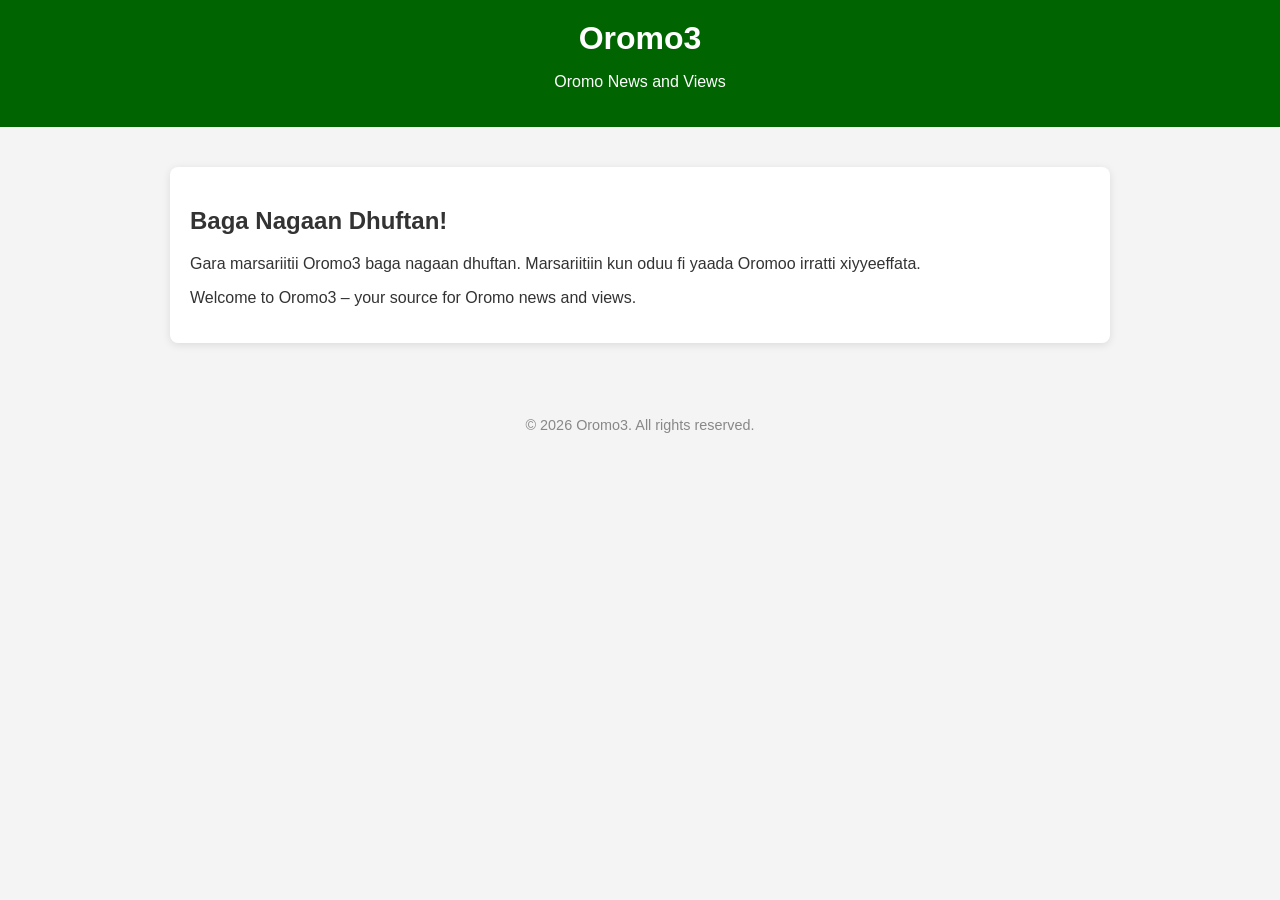
==== oromo3.html @ 415cfad5 "Add oromo3.html file Agent-Logs-Url: https://github.com/yabo1234/oromo3.html/sessions/8a2f41af-f3b3-" ====
<!DOCTYPE html>
<html lang="om">
<head>
  <meta charset="UTF-8" />
  <meta name="viewport" content="width=device-width, initial-scale=1.0" />
  <title>Oromo3</title>
  <style>
    body {
      font-family: Arial, sans-serif;
      margin: 0;
      padding: 0;
      background-color: #f4f4f4;
      color: #333;
    }
    header {
      background-color: #006400;
      color: #fff;
      padding: 20px;
      text-align: center;
    }
    main {
      max-width: 900px;
      margin: 40px auto;
      padding: 20px;
      background: #fff;
      border-radius: 8px;
      box-shadow: 0 2px 8px rgba(0,0,0,0.1);
    }
    h1 {
      margin: 0;
    }
    footer {
      text-align: center;
      padding: 20px;
      color: #888;
      font-size: 0.9em;
    }
  </style>
</head>
<body>
  <header>
    <h1>Oromo3</h1>
    <p>Oromo News and Views</p>
  </header>
  <main>
    <h2>Baga Nagaan Dhuftan!</h2>
    <p>
      Gara marsariitii Oromo3 baga nagaan dhuftan. Marsariitiin kun oduu fi
      yaada Oromoo irratti xiyyeeffata.
    </p>
    <p>
      Welcome to Oromo3 – your source for Oromo news and views.
    </p>
  </main>
  <footer>
    <p>&copy; 2026 Oromo3. All rights reserved.</p>
  </footer>
</body>
</html>
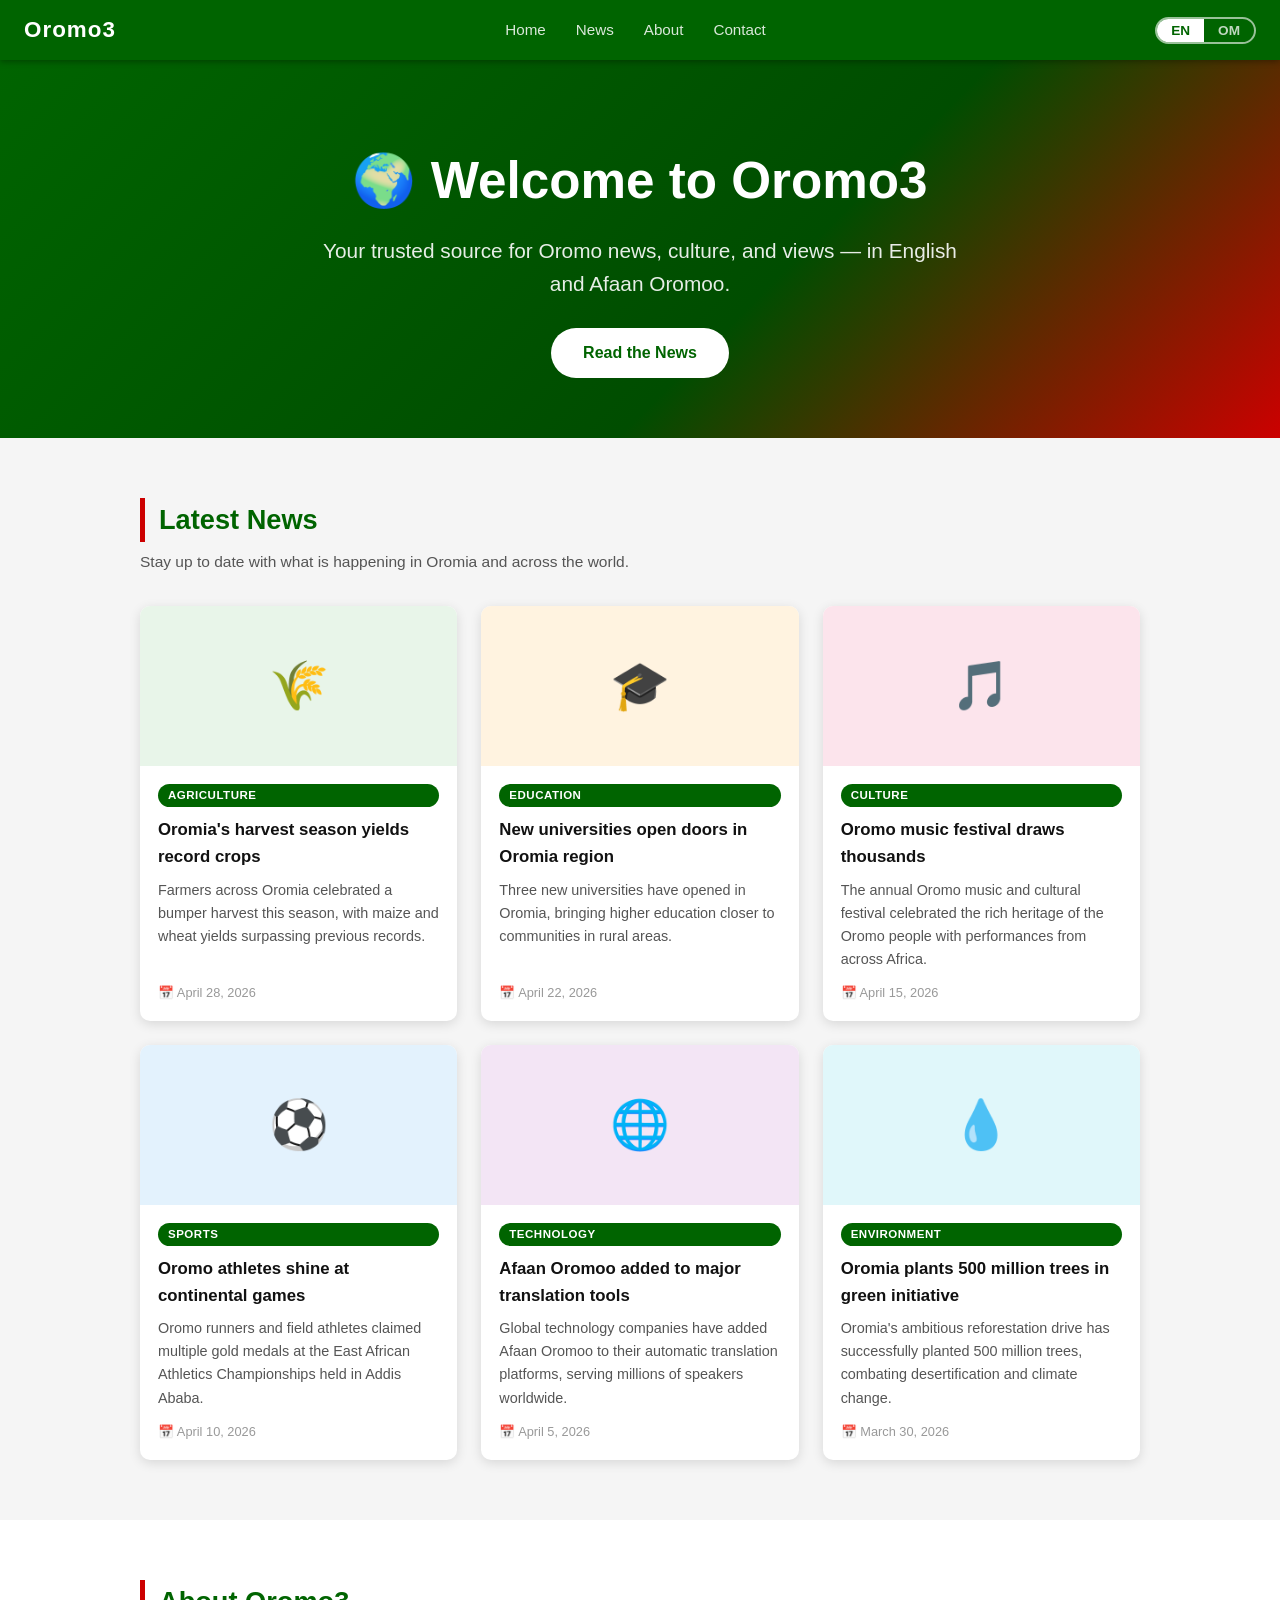
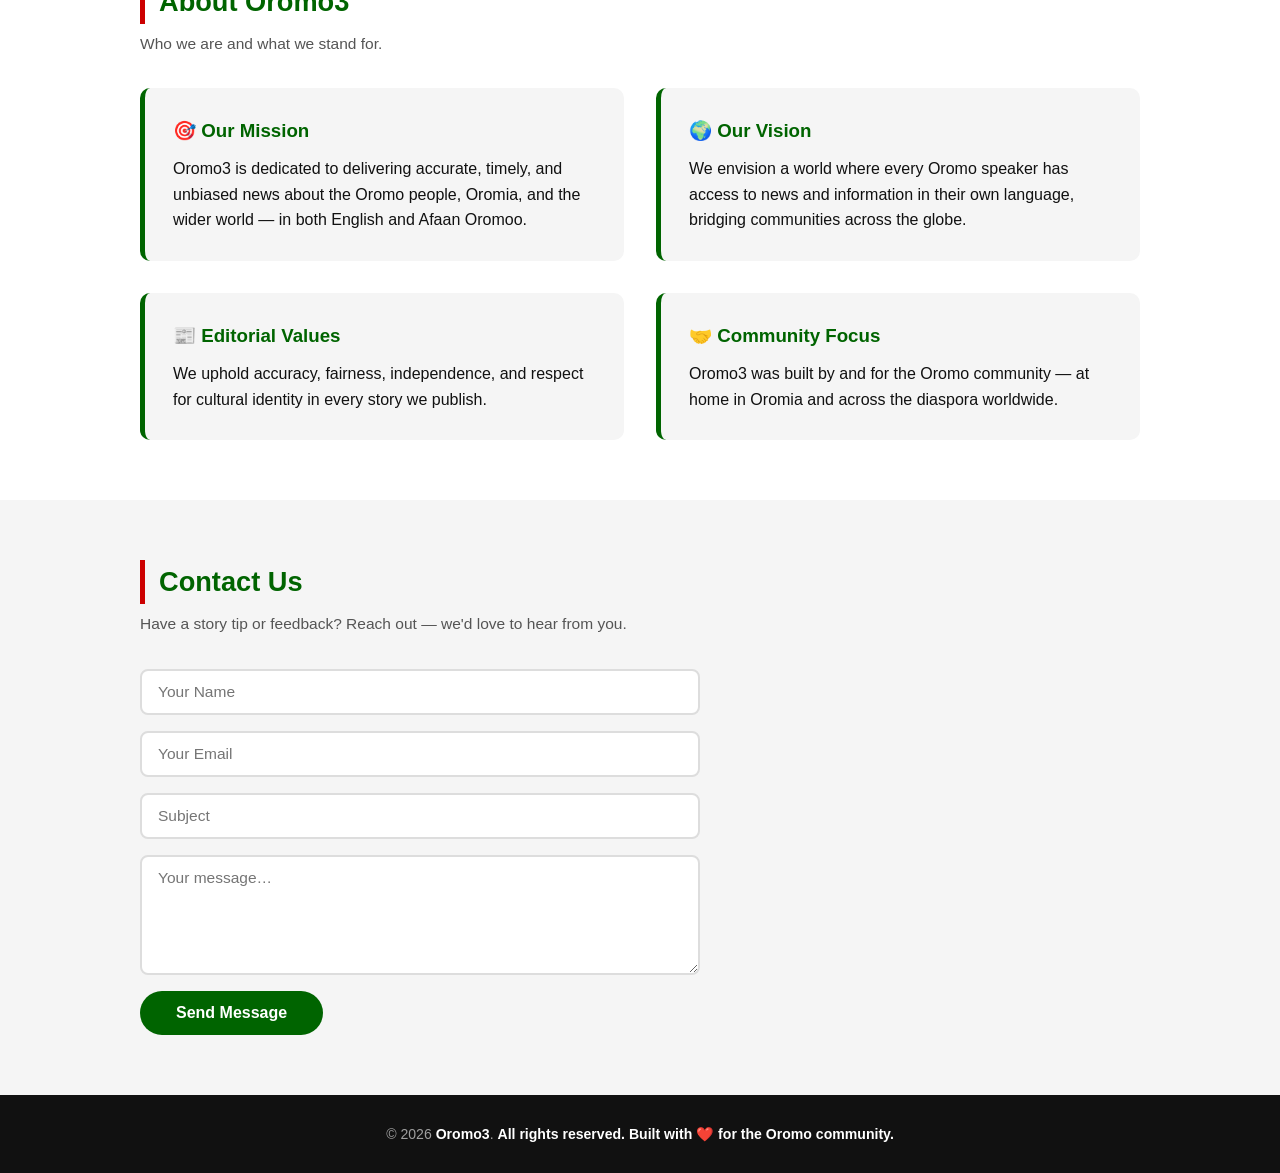
==== commit 2d727ce7: "Rebuild oromo3.html as full bilingual EN/OM website Agent-Logs-Url: https://github.com/yabo1234/orom" ====
--- a/oromo3.html
+++ b/oromo3.html
@@ -1,59 +1,499 @@
 <!DOCTYPE html>
-<html lang="om">
+<html lang="en">
 <head>
   <meta charset="UTF-8" />
   <meta name="viewport" content="width=device-width, initial-scale=1.0" />
-  <title>Oromo3</title>
+  <title>Oromo3 – Bilingual News &amp; Views</title>
   <style>
+    /* ── Reset & base ── */
+    *, *::before, *::after { box-sizing: border-box; margin: 0; padding: 0; }
+    :root {
+      --green:  #006400;
+      --red:    #cc0000;
+      --black:  #111111;
+      --light:  #f5f5f5;
+      --white:  #ffffff;
+      --card-shadow: 0 3px 12px rgba(0,0,0,.12);
+      --radius: 10px;
+    }
+    html { scroll-behavior: smooth; }
     body {
-      font-family: Arial, sans-serif;
-      margin: 0;
-      padding: 0;
-      background-color: #f4f4f4;
-      color: #333;
-    }
-    header {
-      background-color: #006400;
-      color: #fff;
-      padding: 20px;
+      font-family: 'Segoe UI', Arial, sans-serif;
+      background: var(--light);
+      color: var(--black);
+      line-height: 1.6;
+    }
+
+    /* ── Navbar ── */
+    nav {
+      position: sticky;
+      top: 0;
+      z-index: 100;
+      background: var(--green);
+      display: flex;
+      align-items: center;
+      justify-content: space-between;
+      padding: 0 24px;
+      height: 60px;
+      box-shadow: 0 2px 6px rgba(0,0,0,.3);
+    }
+    .nav-brand {
+      color: var(--white);
+      font-size: 1.4rem;
+      font-weight: 700;
+      text-decoration: none;
+      letter-spacing: 1px;
+    }
+    .nav-links {
+      display: flex;
+      gap: 6px;
+      list-style: none;
+    }
+    .nav-links a {
+      color: rgba(255,255,255,.85);
+      text-decoration: none;
+      padding: 6px 12px;
+      border-radius: 6px;
+      font-size: .95rem;
+      transition: background .2s;
+    }
+    .nav-links a:hover { background: rgba(255,255,255,.18); color: #fff; }
+
+    /* language toggle */
+    .lang-toggle {
+      display: flex;
+      gap: 0;
+      border: 2px solid rgba(255,255,255,.6);
+      border-radius: 20px;
+      overflow: hidden;
+    }
+    .lang-toggle button {
+      background: transparent;
+      border: none;
+      color: rgba(255,255,255,.75);
+      padding: 4px 14px;
+      cursor: pointer;
+      font-size: .85rem;
+      font-weight: 600;
+      transition: background .2s, color .2s;
+    }
+    .lang-toggle button.active {
+      background: var(--white);
+      color: var(--green);
+    }
+
+    /* ── Hero ── */
+    .hero {
+      background: linear-gradient(135deg, var(--green) 0%, #004d00 60%, var(--red) 100%);
+      color: var(--white);
       text-align: center;
-    }
-    main {
-      max-width: 900px;
-      margin: 40px auto;
-      padding: 20px;
-      background: #fff;
+      padding: 80px 24px 60px;
+    }
+    .hero h1 { font-size: clamp(2rem, 5vw, 3.2rem); margin-bottom: 12px; }
+    .hero p  { font-size: clamp(1rem, 2.5vw, 1.3rem); opacity: .9; max-width: 640px; margin: 0 auto 28px; }
+    .hero-btn {
+      display: inline-block;
+      background: var(--white);
+      color: var(--green);
+      font-weight: 700;
+      padding: 12px 32px;
+      border-radius: 30px;
+      text-decoration: none;
+      font-size: 1rem;
+      transition: transform .2s, box-shadow .2s;
+    }
+    .hero-btn:hover { transform: translateY(-2px); box-shadow: 0 6px 18px rgba(0,0,0,.25); }
+
+    /* ── Section wrappers ── */
+    section { padding: 60px 24px; }
+    section:nth-child(even) { background: var(--white); }
+    .section-inner { max-width: 1000px; margin: 0 auto; }
+    .section-title {
+      font-size: 1.7rem;
+      color: var(--green);
+      margin-bottom: 8px;
+      border-left: 5px solid var(--red);
+      padding-left: 14px;
+    }
+    .section-subtitle { color: #555; margin-bottom: 32px; font-size: .97rem; }
+
+    /* ── News cards ── */
+    .cards {
+      display: grid;
+      grid-template-columns: repeat(auto-fill, minmax(280px, 1fr));
+      gap: 24px;
+    }
+    .card {
+      background: var(--white);
+      border-radius: var(--radius);
+      box-shadow: var(--card-shadow);
+      overflow: hidden;
+      display: flex;
+      flex-direction: column;
+      transition: transform .2s, box-shadow .2s;
+    }
+    .card:hover { transform: translateY(-4px); box-shadow: 0 8px 24px rgba(0,0,0,.16); }
+    .card-img {
+      height: 160px;
+      display: flex;
+      align-items: center;
+      justify-content: center;
+      font-size: 3rem;
+    }
+    .card-body { padding: 18px; flex: 1; display: flex; flex-direction: column; }
+    .card-tag {
+      display: inline-block;
+      background: var(--green);
+      color: var(--white);
+      font-size: .72rem;
+      font-weight: 700;
+      padding: 2px 10px;
+      border-radius: 12px;
+      margin-bottom: 10px;
+      text-transform: uppercase;
+      letter-spacing: .5px;
+    }
+    .card-title { font-size: 1.05rem; font-weight: 700; margin-bottom: 8px; color: var(--black); }
+    .card-text  { font-size: .9rem; color: #555; flex: 1; }
+    .card-date  { font-size: .8rem; color: #999; margin-top: 12px; }
+
+    /* ── About ── */
+    .about-grid {
+      display: grid;
+      grid-template-columns: 1fr 1fr;
+      gap: 32px;
+      align-items: start;
+    }
+    @media (max-width: 640px) { .about-grid { grid-template-columns: 1fr; } }
+    .about-box {
+      background: var(--light);
+      border-radius: var(--radius);
+      padding: 28px;
+      border-left: 5px solid var(--green);
+    }
+    .about-box h3 { margin-bottom: 10px; color: var(--green); }
+
+    /* ── Contact ── */
+    .contact-form {
+      display: grid;
+      gap: 16px;
+      max-width: 560px;
+    }
+    .contact-form input,
+    .contact-form textarea {
+      width: 100%;
+      padding: 12px 16px;
+      border: 2px solid #ddd;
       border-radius: 8px;
-      box-shadow: 0 2px 8px rgba(0,0,0,0.1);
-    }
-    h1 {
-      margin: 0;
-    }
+      font-size: .97rem;
+      font-family: inherit;
+      transition: border-color .2s;
+    }
+    .contact-form input:focus,
+    .contact-form textarea:focus { outline: none; border-color: var(--green); }
+    .contact-form textarea { resize: vertical; min-height: 120px; }
+    .submit-btn {
+      background: var(--green);
+      color: var(--white);
+      border: none;
+      padding: 13px 36px;
+      border-radius: 30px;
+      font-size: 1rem;
+      font-weight: 700;
+      cursor: pointer;
+      transition: background .2s, transform .2s;
+      width: fit-content;
+    }
+    .submit-btn:hover { background: #004d00; transform: translateY(-1px); }
+
+    /* ── Footer ── */
     footer {
+      background: var(--black);
+      color: rgba(255,255,255,.6);
       text-align: center;
-      padding: 20px;
-      color: #888;
-      font-size: 0.9em;
-    }
+      padding: 28px 16px;
+      font-size: .88rem;
+    }
+    footer span { color: var(--white); font-weight: 600; }
+
+    /* ── Language-driven visibility ── */
+    [data-lang] { display: none; }
+    html[lang="en"] [data-lang="en"] { display: block; }
+    html[lang="en"] [data-lang="en"].inline { display: inline; }
+    html[lang="om"] [data-lang="om"] { display: block; }
+    html[lang="om"] [data-lang="om"].inline { display: inline; }
+
+    /* inline spans inside shared elements */
+    .bilingual .en, .bilingual .om { display: none; }
+    html[lang="en"] .bilingual .en { display: inline; }
+    html[lang="om"] .bilingual .om { display: inline; }
   </style>
 </head>
 <body>
-  <header>
-    <h1>Oromo3</h1>
-    <p>Oromo News and Views</p>
-  </header>
-  <main>
-    <h2>Baga Nagaan Dhuftan!</h2>
-    <p>
-      Gara marsariitii Oromo3 baga nagaan dhuftan. Marsariitiin kun oduu fi
-      yaada Oromoo irratti xiyyeeffata.
+
+  <!-- ══════════ NAVBAR ══════════ -->
+  <nav>
+    <a class="nav-brand" href="#home">Oromo3</a>
+    <ul class="nav-links">
+      <li><a href="#home"    class="bilingual"><span class="en">Home</span><span class="om">Mana</span></a></li>
+      <li><a href="#news"    class="bilingual"><span class="en">News</span><span class="om">Oduu</span></a></li>
+      <li><a href="#about"   class="bilingual"><span class="en">About</span><span class="om">Waa'ee Keenya</span></a></li>
+      <li><a href="#contact" class="bilingual"><span class="en">Contact</span><span class="om">Nu Quunnamaa</span></a></li>
+    </ul>
+    <div class="lang-toggle">
+      <button id="btn-en" class="active" onclick="setLang('en')">EN</button>
+      <button id="btn-om"                onclick="setLang('om')">OM</button>
+    </div>
+  </nav>
+
+  <!-- ══════════ HERO ══════════ -->
+  <div class="hero" id="home">
+    <div data-lang="en">
+      <h1>🌍 Welcome to Oromo3</h1>
+      <p>Your trusted source for Oromo news, culture, and views — in English and Afaan Oromoo.</p>
+      <a class="hero-btn" href="#news">Read the News</a>
+    </div>
+    <div data-lang="om">
+      <h1>🌍 Baga Nagaan Dhuftan – Oromo3</h1>
+      <p>Madda oduu, aadaa fi yaada Oromoo isin amanamaa – Afaan Oromoo fi Ingliffaan.</p>
+      <a class="hero-btn" href="#news">Oduu Dubbisi</a>
+    </div>
+  </div>
+
+  <!-- ══════════ NEWS ══════════ -->
+  <section id="news">
+    <div class="section-inner">
+      <div data-lang="en">
+        <h2 class="section-title">Latest News</h2>
+        <p class="section-subtitle">Stay up to date with what is happening in Oromia and across the world.</p>
+      </div>
+      <div data-lang="om">
+        <h2 class="section-title">Oduu Haaraa</h2>
+        <p class="section-subtitle">Waan Oromiyaa fi addunyaa keessatti ta'aa jiru hordofaa.</p>
+      </div>
+
+      <div class="cards">
+
+        <!-- Card 1 -->
+        <div class="card">
+          <div class="card-img" style="background:#e8f5e9;">🌾</div>
+          <div class="card-body">
+            <span class="card-tag bilingual"><span class="en">Agriculture</span><span class="om">Qonnaa</span></span>
+            <div class="card-title bilingual">
+              <span class="en">Oromia's harvest season yields record crops</span>
+              <span class="om">Yeroo qonna Oromiyaa keessatti oomisha seenaa haaraa galmeesse</span>
+            </div>
+            <p class="card-text bilingual">
+              <span class="en">Farmers across Oromia celebrated a bumper harvest this season, with maize and wheat yields surpassing previous records.</span>
+              <span class="om">Qonnaawwan Oromiyaa guutuu ammaa oomisha caalaa argatan, midhaaniin boqqolloo fi qamadii tarreeffama darbee irra darbee jira.</span>
+            </p>
+            <div class="card-date">📅 <span class="bilingual"><span class="en">April 28, 2026</span><span class="om">Ebla 28, 2026</span></span></div>
+          </div>
+        </div>
+
+        <!-- Card 2 -->
+        <div class="card">
+          <div class="card-img" style="background:#fff3e0;">🎓</div>
+          <div class="card-body">
+            <span class="card-tag bilingual"><span class="en">Education</span><span class="om">Barnoota</span></span>
+            <div class="card-title bilingual">
+              <span class="en">New universities open doors in Oromia region</span>
+              <span class="om">Yuunivarsiitiin haaraan Naannoo Oromiyaa keessatti banbaa</span>
+            </div>
+            <p class="card-text bilingual">
+              <span class="en">Three new universities have opened in Oromia, bringing higher education closer to communities in rural areas.</span>
+              <span class="om">Yuunivarsiitii haaraa sadii Oromiyaa keessatti bana ta'an, barnoota ol aanaa ganda baadiyyaatti dhiyeessanii jiru.</span>
+            </p>
+            <div class="card-date">📅 <span class="bilingual"><span class="en">April 22, 2026</span><span class="om">Ebla 22, 2026</span></span></div>
+          </div>
+        </div>
+
+        <!-- Card 3 -->
+        <div class="card">
+          <div class="card-img" style="background:#fce4ec;">🎵</div>
+          <div class="card-body">
+            <span class="card-tag bilingual"><span class="en">Culture</span><span class="om">Aadaa</span></span>
+            <div class="card-title bilingual">
+              <span class="en">Oromo music festival draws thousands</span>
+              <span class="om">Ayyaana muuziqaa Oromoo kuma hedduu hamatee</span>
+            </div>
+            <p class="card-text bilingual">
+              <span class="en">The annual Oromo music and cultural festival celebrated the rich heritage of the Oromo people with performances from across Africa.</span>
+              <span class="om">Ayyaanni muuziqaa fi aadaa Oromoo waggaa waggaan qabeenya guddaa saba Oromoo kabaje – taphatuuwwan Afrikaa guutuu irraa argaman.</span>
+            </p>
+            <div class="card-date">📅 <span class="bilingual"><span class="en">April 15, 2026</span><span class="om">Ebla 15, 2026</span></span></div>
+          </div>
+        </div>
+
+        <!-- Card 4 -->
+        <div class="card">
+          <div class="card-img" style="background:#e3f2fd;">⚽</div>
+          <div class="card-body">
+            <span class="card-tag bilingual"><span class="en">Sports</span><span class="om">Ispoortii</span></span>
+            <div class="card-title bilingual">
+              <span class="en">Oromo athletes shine at continental games</span>
+              <span class="om">Taphattoowwan Oromoo dorgommii qitaabba Afrikaatti caqasaa turan</span>
+            </div>
+            <p class="card-text bilingual">
+              <span class="en">Oromo runners and field athletes claimed multiple gold medals at the East African Athletics Championships held in Addis Ababa.</span>
+              <span class="om">Fiigduu fi taphattoowwan dirree Oromoo golee hedduu dorgommii ispoortii Afrikaa Bahaa Finfinnee keessatti qabatan.</span>
+            </p>
+            <div class="card-date">📅 <span class="bilingual"><span class="en">April 10, 2026</span><span class="om">Ebla 10, 2026</span></span></div>
+          </div>
+        </div>
+
+        <!-- Card 5 -->
+        <div class="card">
+          <div class="card-img" style="background:#f3e5f5;">🌐</div>
+          <div class="card-body">
+            <span class="card-tag bilingual"><span class="en">Technology</span><span class="om">Teeknooloojii</span></span>
+            <div class="card-title bilingual">
+              <span class="en">Afaan Oromoo added to major translation tools</span>
+              <span class="om">Afaan Oromoo meeshaalee hiikaa guguddaa keessatti dabalame</span>
+            </div>
+            <p class="card-text bilingual">
+              <span class="en">Global technology companies have added Afaan Oromoo to their automatic translation platforms, serving millions of speakers worldwide.</span>
+              <span class="om">Dhaabbattoowwan teeknooloojii addunyaa Afaan Oromoo sirnaalee hiikaa ofumaan hojjetan keessatti dabaluun tajaajila kuma hedduu addunyaa irraa kennan.</span>
+            </p>
+            <div class="card-date">📅 <span class="bilingual"><span class="en">April 5, 2026</span><span class="om">Ebla 5, 2026</span></span></div>
+          </div>
+        </div>
+
+        <!-- Card 6 -->
+        <div class="card">
+          <div class="card-img" style="background:#e0f7fa;">💧</div>
+          <div class="card-body">
+            <span class="card-tag bilingual"><span class="en">Environment</span><span class="om">Naannoo Uumaa</span></span>
+            <div class="card-title bilingual">
+              <span class="en">Oromia plants 500 million trees in green initiative</span>
+              <span class="om">Oromiyaan sagantaa magariisaa keessatti miti miiliyoonii 500 dhaabuun milkoofte</span>
+            </div>
+            <p class="card-text bilingual">
+              <span class="en">Oromia's ambitious reforestation drive has successfully planted 500 million trees, combating desertification and climate change.</span>
+              <span class="om">Sagantaa muka dhaabuu Oromiyaa kan humnaan guutame miti miiliyoonii 500 milkaasuun gammoojjummaa fi jijjiirama qilleensaa ittisaa jira.</span>
+            </p>
+            <div class="card-date">📅 <span class="bilingual"><span class="en">March 30, 2026</span><span class="om">Bitootessa 30, 2026</span></span></div>
+          </div>
+        </div>
+
+      </div><!-- .cards -->
+    </div><!-- .section-inner -->
+  </section>
+
+  <!-- ══════════ ABOUT ══════════ -->
+  <section id="about">
+    <div class="section-inner">
+      <div data-lang="en">
+        <h2 class="section-title">About Oromo3</h2>
+        <p class="section-subtitle">Who we are and what we stand for.</p>
+      </div>
+      <div data-lang="om">
+        <h2 class="section-title">Waa'ee Oromo3</h2>
+        <p class="section-subtitle">Eenyuu akka taane fi maal irratti akka dhaabbanne.</p>
+      </div>
+
+      <div class="about-grid">
+        <div class="about-box">
+          <h3 class="bilingual"><span class="en">🎯 Our Mission</span><span class="om">🎯 Kaayyoo Keenya</span></h3>
+          <p class="bilingual">
+            <span class="en">Oromo3 is dedicated to delivering accurate, timely, and unbiased news about the Oromo people, Oromia, and the wider world — in both English and Afaan Oromoo.</span>
+            <span class="om">Oromo3 oduu sirrii, yeroo isaa fi qulqullina qabu waa'ee saba Oromoo, Oromiyaa fi addunyaa bal'aa – Afaan Oromoo fi Ingliffaan – kennuuf carraaqna.</span>
+          </p>
+        </div>
+        <div class="about-box">
+          <h3 class="bilingual"><span class="en">🌍 Our Vision</span><span class="om">🌍 Mul'ata Keenya</span></h3>
+          <p class="bilingual">
+            <span class="en">We envision a world where every Oromo speaker has access to news and information in their own language, bridging communities across the globe.</span>
+            <span class="om">Addunyaa keessatti kan hunda dura dubbataan Afaan Oromoo oduu fi odeeffannoo afaan ofii isaanitiin argachuu danda'u ilaalla — hawaasota addunyaa guutuu walitti hidha.</span>
+          </p>
+        </div>
+        <div class="about-box">
+          <h3 class="bilingual"><span class="en">📰 Editorial Values</span><span class="om">📰 Gatii Editooriyaalaa</span></h3>
+          <p class="bilingual">
+            <span class="en">We uphold accuracy, fairness, independence, and respect for cultural identity in every story we publish.</span>
+            <span class="om">Oduu hunda keessatti sirrummaa, haqa, of-danda'ummaa fi kabaja eenyummaa aadaa eegna.</span>
+          </p>
+        </div>
+        <div class="about-box">
+          <h3 class="bilingual"><span class="en">🤝 Community Focus</span><span class="om">🤝 Xiyyeeffannaa Hawaasaa</span></h3>
+          <p class="bilingual">
+            <span class="en">Oromo3 was built by and for the Oromo community — at home in Oromia and across the diaspora worldwide.</span>
+            <span class="om">Oromo3 hawaasa Oromootiin fi hawaasa Oromoof ijaarame — naannoo Oromiyaa keessattis ta'e diaspoora addunyaa keessatti.</span>
+          </p>
+        </div>
+      </div>
+    </div>
+  </section>
+
+  <!-- ══════════ CONTACT ══════════ -->
+  <section id="contact">
+    <div class="section-inner">
+      <div data-lang="en">
+        <h2 class="section-title">Contact Us</h2>
+        <p class="section-subtitle">Have a story tip or feedback? Reach out — we'd love to hear from you.</p>
+      </div>
+      <div data-lang="om">
+        <h2 class="section-title">Nu Quunnamaa</h2>
+        <p class="section-subtitle">Yaada oduu ykn yaada qabaattaa? Nu quunnamaa — isinii dhaggeeffachuu barbaanna.</p>
+      </div>
+
+      <form class="contact-form" onsubmit="handleSubmit(event)">
+        <input type="text" id="cf-name" placeholder="" required />
+        <input type="email" id="cf-email" placeholder="" required />
+        <input type="text" id="cf-subject" placeholder="" required />
+        <textarea id="cf-message" placeholder="" required></textarea>
+        <button type="submit" class="submit-btn bilingual">
+          <span class="en">Send Message</span>
+          <span class="om">Ergaa Ergi</span>
+        </button>
+      </form>
+      <p id="form-success" style="display:none; margin-top:16px; color:var(--green); font-weight:600;" class="bilingual">
+        <span class="en">✅ Thank you! Your message has been sent.</span>
+        <span class="om">✅ Galatoomaa! Ergaan keessan erggamee jira.</span>
+      </p>
+    </div>
+  </section>
+
+  <!-- ══════════ FOOTER ══════════ -->
+  <footer>
+    <p>&copy; 2026 <span>Oromo3</span>. 
+      <span class="bilingual" style="display:inline;">
+        <span class="en">All rights reserved. Built with ❤️ for the Oromo community.</span>
+        <span class="om">Mirgi hundi eegamaa jira. ❤️ hawaasa Oromoof ijaarame.</span>
+      </span>
     </p>
-    <p>
-      Welcome to Oromo3 – your source for Oromo news and views.
-    </p>
-  </main>
-  <footer>
-    <p>&copy; 2026 Oromo3. All rights reserved.</p>
   </footer>
+
+  <script>
+    /* ── Language switcher ── */
+    function setLang(lang) {
+      document.documentElement.lang = lang;
+      document.getElementById('btn-en').classList.toggle('active', lang === 'en');
+      document.getElementById('btn-om').classList.toggle('active', lang === 'om');
+      updatePlaceholders(lang);
+    }
+
+    function updatePlaceholders(lang) {
+      const labels = {
+        en: { name: 'Your Name', email: 'Your Email', subject: 'Subject', message: 'Your message…' },
+        om: { name: 'Maqaa Keessan', email: 'Imeeyilii Keessan', subject: 'Mata-Duree', message: 'Ergaa keessan…' }
+      };
+      const l = labels[lang];
+      document.getElementById('cf-name').placeholder    = l.name;
+      document.getElementById('cf-email').placeholder   = l.email;
+      document.getElementById('cf-subject').placeholder = l.subject;
+      document.getElementById('cf-message').placeholder = l.message;
+    }
+
+    /* ── Contact form ── */
+    function handleSubmit(e) {
+      e.preventDefault();
+      document.getElementById('form-success').style.display = 'block';
+      e.target.reset();
+    }
+
+    /* ── Init ── */
+    updatePlaceholders('en');
+  </script>
 </body>
 </html>
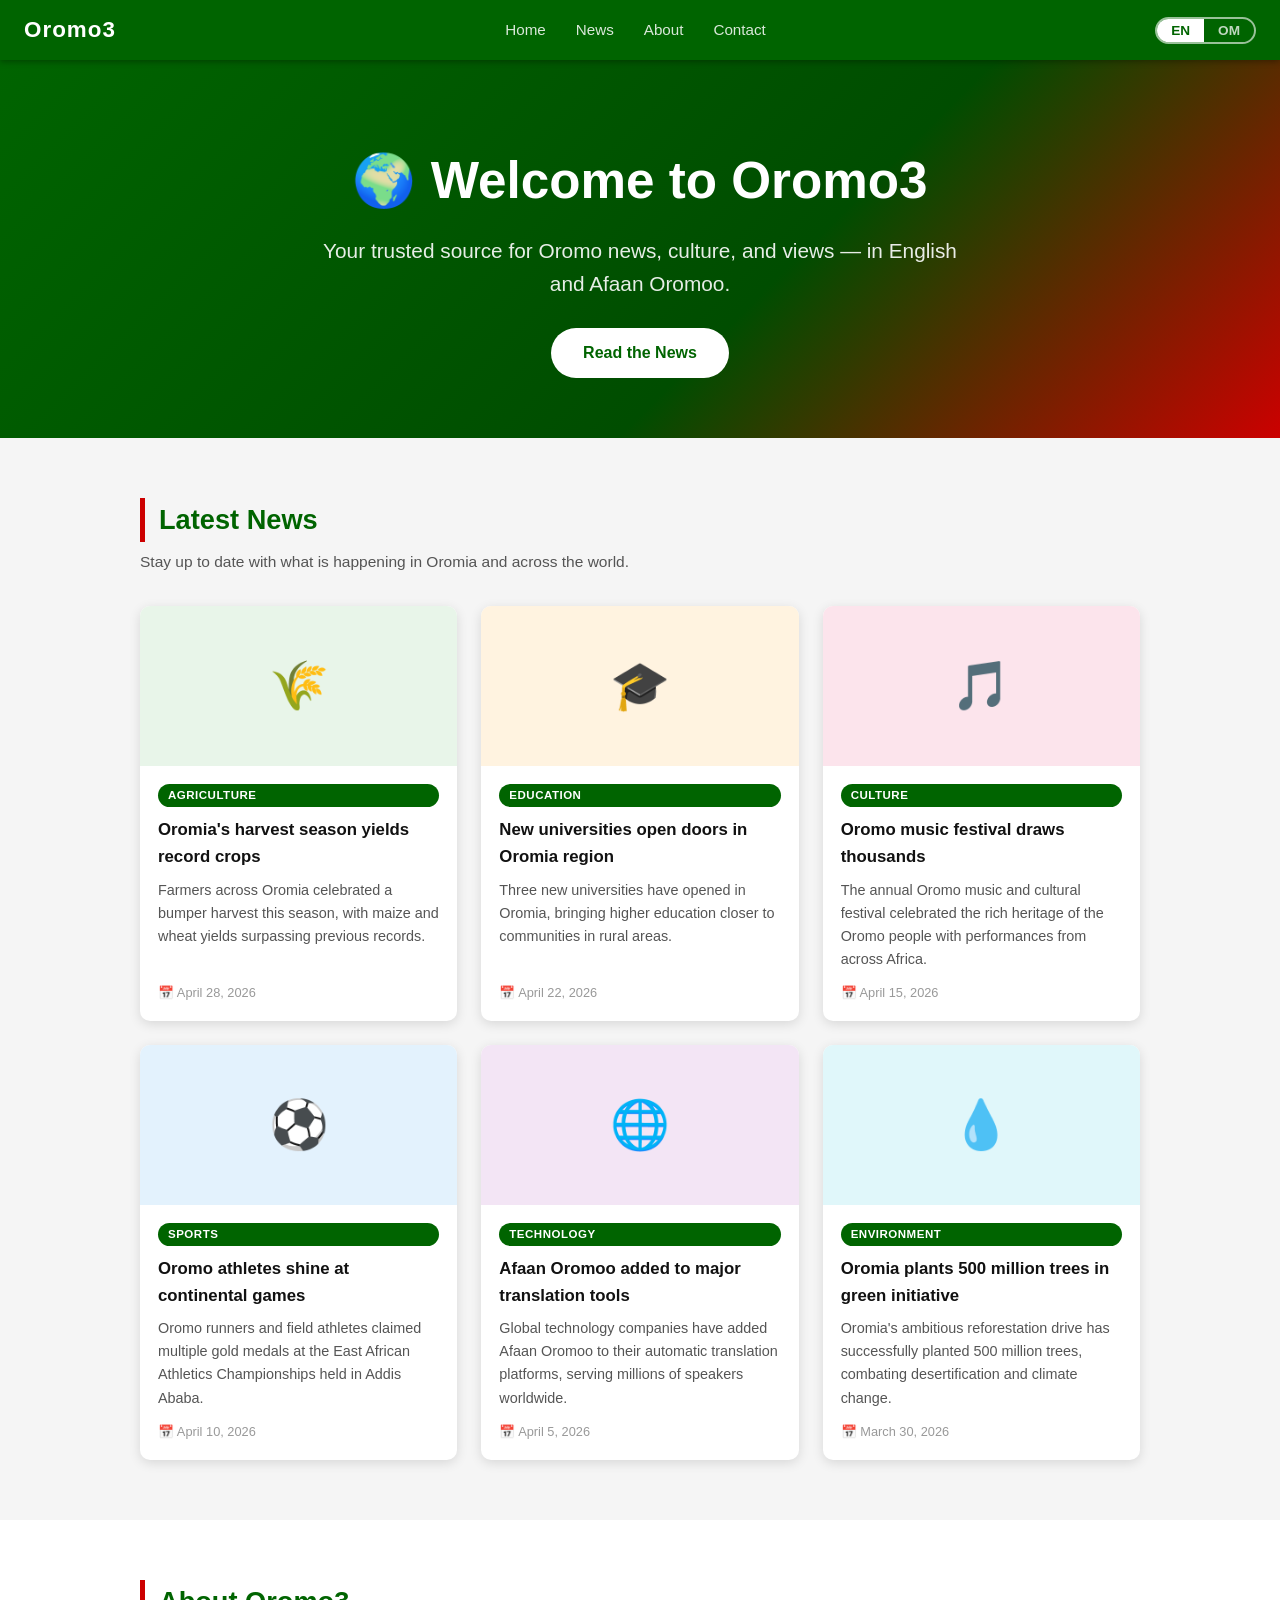
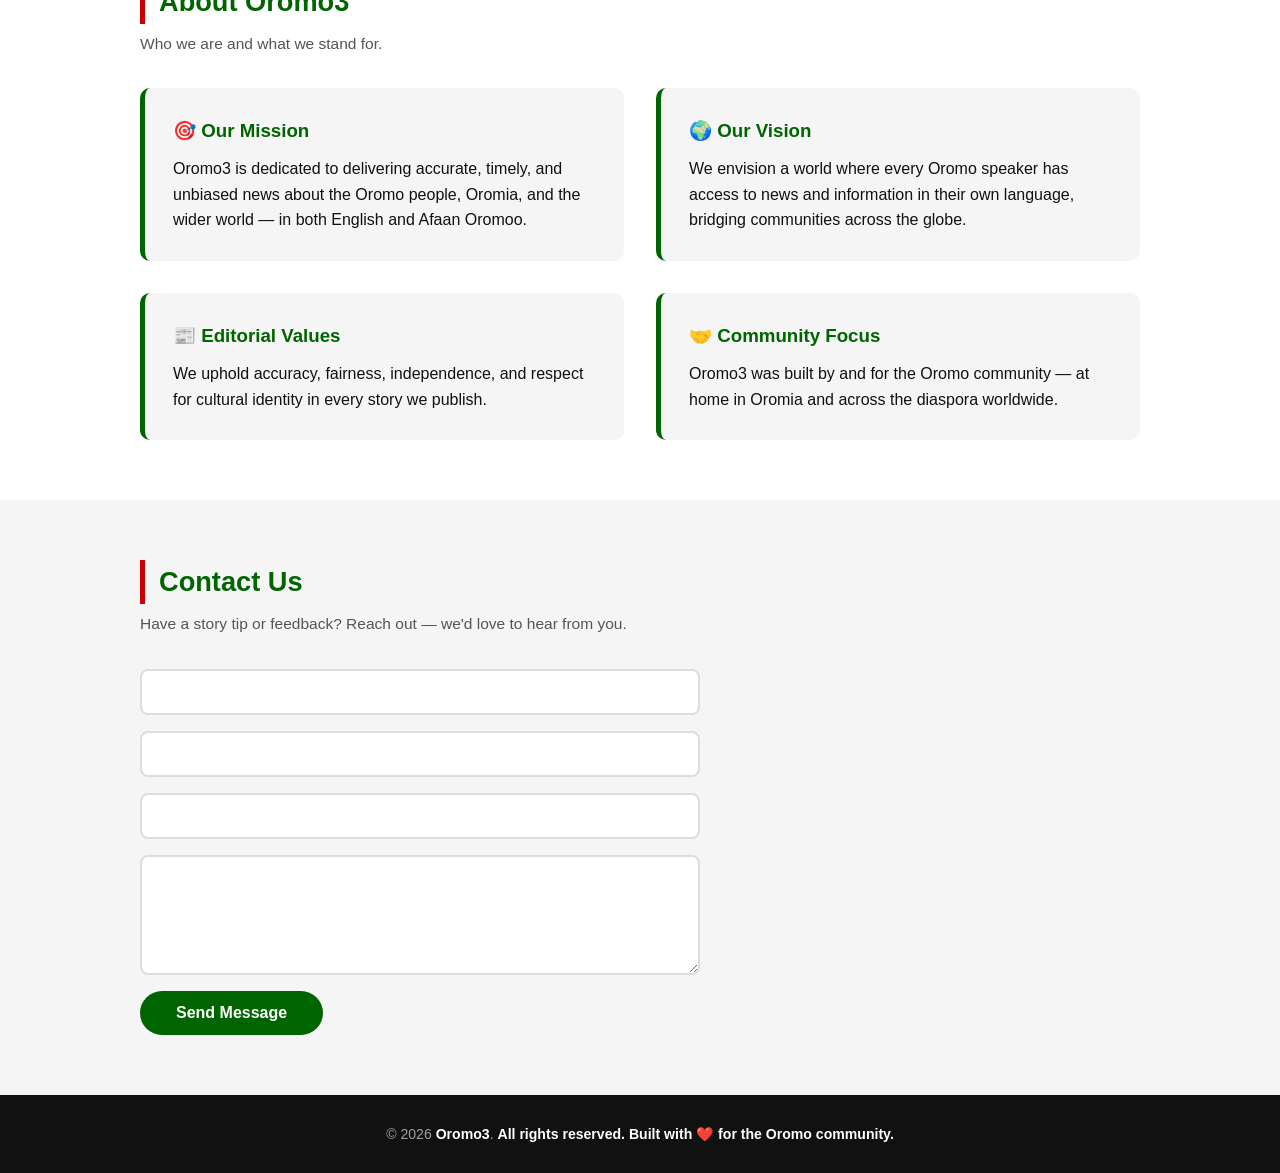
==== commit a3b10cf5: "feat: implement all 10 plan items — dark mode, hamburger, search, newsletter, articles, localStorage" ====
--- a/oromo3.html
+++ b/oromo3.html
@@ -465,26 +465,6 @@
   </footer>
 
   <script>
-    /* ── Language switcher ── */
-    function setLang(lang) {
-      document.documentElement.lang = lang;
-      document.getElementById('btn-en').classList.toggle('active', lang === 'en');
-      document.getElementById('btn-om').classList.toggle('active', lang === 'om');
-      updatePlaceholders(lang);
-    }
-
-    function updatePlaceholders(lang) {
-      const labels = {
-        en: { name: 'Your Name', email: 'Your Email', subject: 'Subject', message: 'Your message…' },
-        om: { name: 'Maqaa Keessan', email: 'Imeeyilii Keessan', subject: 'Mata-Duree', message: 'Ergaa keessan…' }
-      };
-      const l = labels[lang];
-      document.getElementById('cf-name').placeholder    = l.name;
-      document.getElementById('cf-email').placeholder   = l.email;
-      document.getElementById('cf-subject').placeholder = l.subject;
-      document.getElementById('cf-message').placeholder = l.message;
-    }
-
     /* ── Contact form ── */
     function handleSubmit(e) {
       e.preventDefault();
@@ -492,8 +472,25 @@
       e.target.reset();
     }
 
-    /* ── Init ── */
-    updatePlaceholders('en');
+    /* ── Update contact-form placeholders when lang changes ── */
+    (function patchSetLang() {
+      var _origSet = window.setLang;
+      window.setLang = function (lang) {
+        if (_origSet) _origSet(lang);
+        var labels = {
+          en: { name: 'Your Name', email: 'Your Email', subject: 'Subject', message: 'Your message…' },
+          om: { name: 'Maqaa Keessan', email: 'Imeeyilii Keessan', subject: 'Mata-Duree', message: 'Ergaa keessan…' }
+        };
+        var l = labels[lang] || labels['en'];
+        ['cf-name','cf-email','cf-subject','cf-message'].forEach(function (id) {
+          var el = document.getElementById(id);
+          if (!el) return;
+          var key = id.replace('cf-', '');
+          if (l[key]) el.placeholder = l[key];
+        });
+      };
+    }());
   </script>
+  <script src="shared.js"></script>
 </body>
 </html>
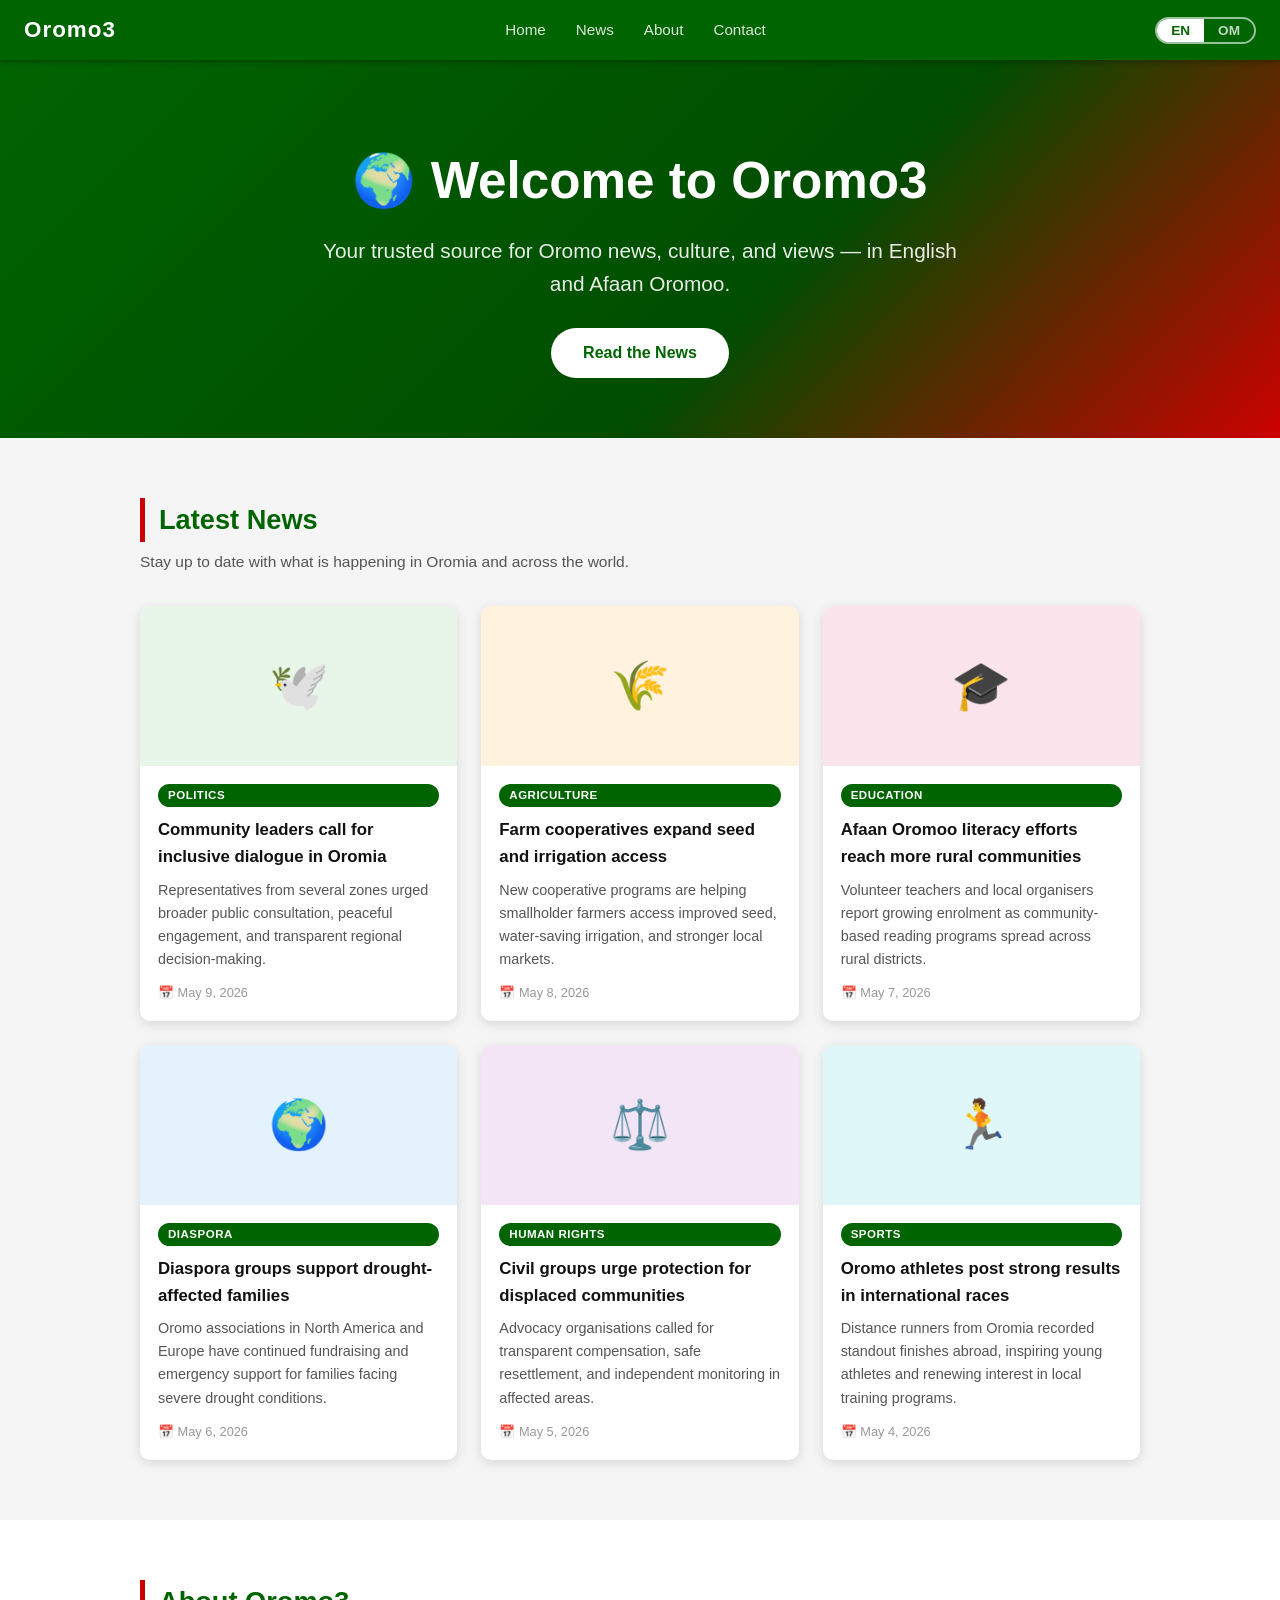
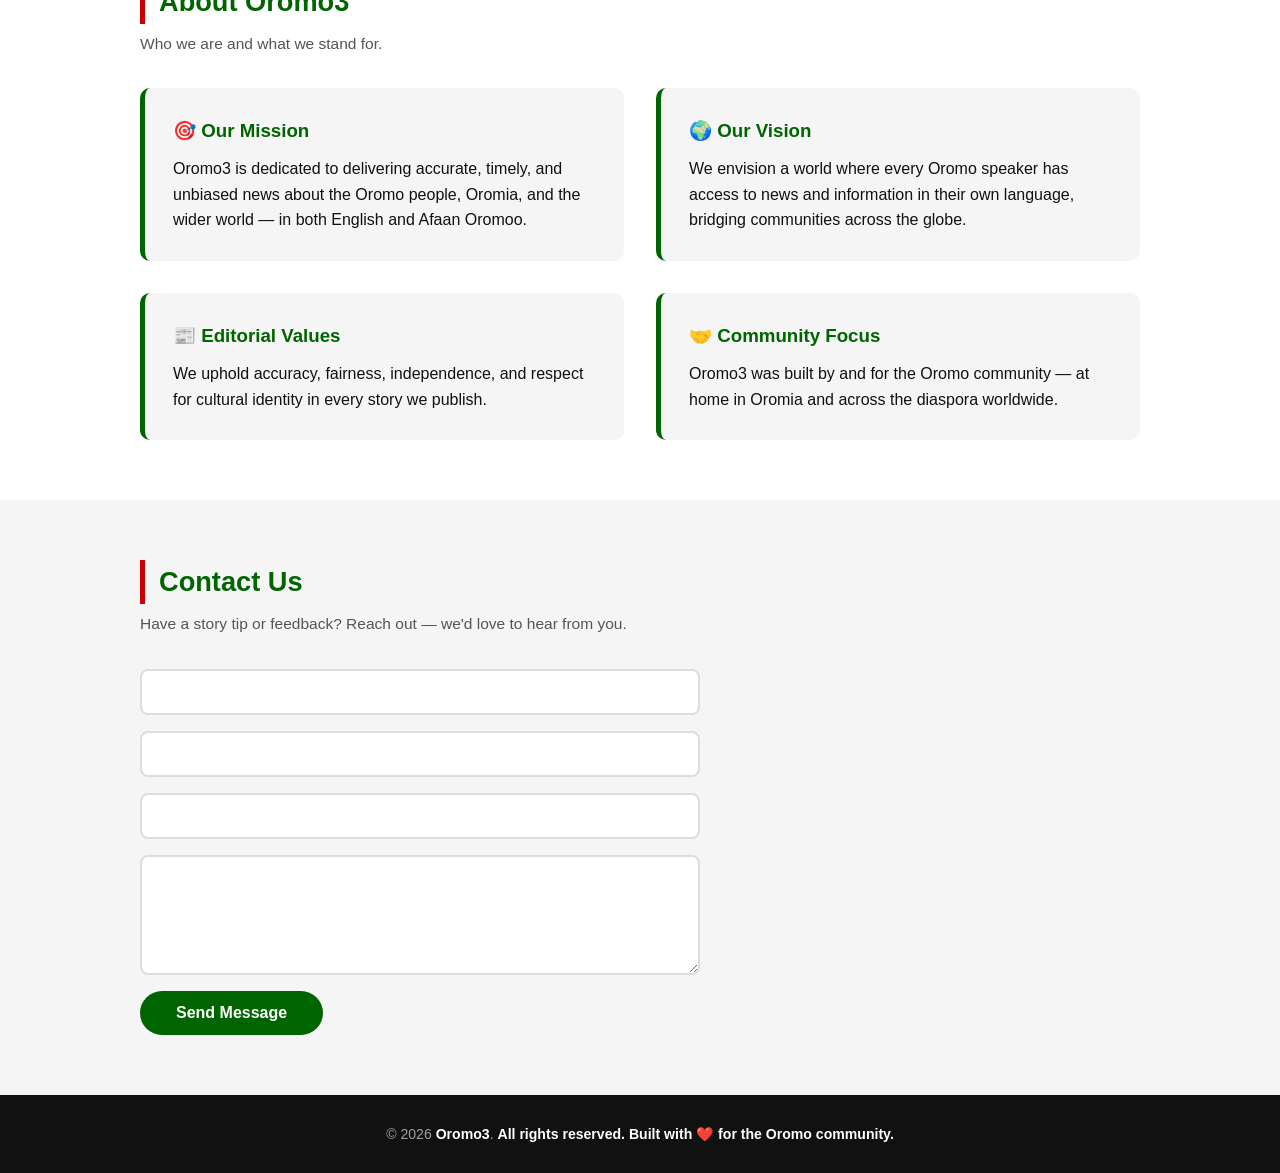
==== commit cc4e1b90: "Update bilingual news section content in oromo3.html" ====
--- a/oromo3.html
+++ b/oromo3.html
@@ -276,103 +276,103 @@
 
         <!-- Card 1 -->
         <div class="card">
-          <div class="card-img" style="background:#e8f5e9;">🌾</div>
+          <div class="card-img" style="background:#e8f5e9;">🕊️</div>
+          <div class="card-body">
+            <span class="card-tag bilingual"><span class="en">Politics</span><span class="om">Siyaasaa</span></span>
+            <div class="card-title bilingual">
+              <span class="en">Community leaders call for inclusive dialogue in Oromia</span>
+              <span class="om">Hoggantoonni hawaasaa Oromiyaa keessatti marii hunda hammatu waaman</span>
+            </div>
+            <p class="card-text bilingual">
+              <span class="en">Representatives from several zones urged broader public consultation, peaceful engagement, and transparent regional decision-making.</span>
+              <span class="om">Bakka bu'oonni zoonii hedduu irraa dhufan marii uummataa bal'aa, hirmaannaa nagaa fi murtee mootummaa naannoo iftoomina qabu cimsuuf waamicha dhiyeessan.</span>
+            </p>
+            <div class="card-date">📅 <span class="bilingual"><span class="en">May 9, 2026</span><span class="om">Caamsaa 9, 2026</span></span></div>
+          </div>
+        </div>
+
+        <!-- Card 2 -->
+        <div class="card">
+          <div class="card-img" style="background:#fff3e0;">🌾</div>
           <div class="card-body">
             <span class="card-tag bilingual"><span class="en">Agriculture</span><span class="om">Qonnaa</span></span>
             <div class="card-title bilingual">
-              <span class="en">Oromia's harvest season yields record crops</span>
-              <span class="om">Yeroo qonna Oromiyaa keessatti oomisha seenaa haaraa galmeesse</span>
-            </div>
-            <p class="card-text bilingual">
-              <span class="en">Farmers across Oromia celebrated a bumper harvest this season, with maize and wheat yields surpassing previous records.</span>
-              <span class="om">Qonnaawwan Oromiyaa guutuu ammaa oomisha caalaa argatan, midhaaniin boqqolloo fi qamadii tarreeffama darbee irra darbee jira.</span>
-            </p>
-            <div class="card-date">📅 <span class="bilingual"><span class="en">April 28, 2026</span><span class="om">Ebla 28, 2026</span></span></div>
-          </div>
-        </div>
-
-        <!-- Card 2 -->
-        <div class="card">
-          <div class="card-img" style="background:#fff3e0;">🎓</div>
+              <span class="en">Farm cooperatives expand seed and irrigation access</span>
+              <span class="om">Waldaan hojii gamtaa sanyii fi bishaan obaasaa babal'ise</span>
+            </div>
+            <p class="card-text bilingual">
+              <span class="en">New cooperative programs are helping smallholder farmers access improved seed, water-saving irrigation, and stronger local markets.</span>
+              <span class="om">Sagantaaleen hojii gamtaa haaraan qonnaan bultoota xixiqqaa sanyii filatamaa, bishaan obaasaa qusannoo qabu fi gabaa naannoo jabaa argachuuf gargaaraa jiru.</span>
+            </p>
+            <div class="card-date">📅 <span class="bilingual"><span class="en">May 8, 2026</span><span class="om">Caamsaa 8, 2026</span></span></div>
+          </div>
+        </div>
+
+        <!-- Card 3 -->
+        <div class="card">
+          <div class="card-img" style="background:#fce4ec;">🎓</div>
           <div class="card-body">
             <span class="card-tag bilingual"><span class="en">Education</span><span class="om">Barnoota</span></span>
             <div class="card-title bilingual">
-              <span class="en">New universities open doors in Oromia region</span>
-              <span class="om">Yuunivarsiitiin haaraan Naannoo Oromiyaa keessatti banbaa</span>
-            </div>
-            <p class="card-text bilingual">
-              <span class="en">Three new universities have opened in Oromia, bringing higher education closer to communities in rural areas.</span>
-              <span class="om">Yuunivarsiitii haaraa sadii Oromiyaa keessatti bana ta'an, barnoota ol aanaa ganda baadiyyaatti dhiyeessanii jiru.</span>
-            </p>
-            <div class="card-date">📅 <span class="bilingual"><span class="en">April 22, 2026</span><span class="om">Ebla 22, 2026</span></span></div>
-          </div>
-        </div>
-
-        <!-- Card 3 -->
-        <div class="card">
-          <div class="card-img" style="background:#fce4ec;">🎵</div>
-          <div class="card-body">
-            <span class="card-tag bilingual"><span class="en">Culture</span><span class="om">Aadaa</span></span>
-            <div class="card-title bilingual">
-              <span class="en">Oromo music festival draws thousands</span>
-              <span class="om">Ayyaana muuziqaa Oromoo kuma hedduu hamatee</span>
-            </div>
-            <p class="card-text bilingual">
-              <span class="en">The annual Oromo music and cultural festival celebrated the rich heritage of the Oromo people with performances from across Africa.</span>
-              <span class="om">Ayyaanni muuziqaa fi aadaa Oromoo waggaa waggaan qabeenya guddaa saba Oromoo kabaje – taphatuuwwan Afrikaa guutuu irraa argaman.</span>
-            </p>
-            <div class="card-date">📅 <span class="bilingual"><span class="en">April 15, 2026</span><span class="om">Ebla 15, 2026</span></span></div>
+              <span class="en">Afaan Oromoo literacy efforts reach more rural communities</span>
+              <span class="om">Sochiin barnoota Afaan Oromoo hawaasa baadiyyaa dabalataa bira gahe</span>
+            </div>
+            <p class="card-text bilingual">
+              <span class="en">Volunteer teachers and local organisers report growing enrolment as community-based reading programs spread across rural districts.</span>
+              <span class="om">Barsiisonni fedhiidhaan tajaajilan fi qindeessitoonni naannoo sagantaaleen dubbisuu hawaasa irratti hundaa'an aanaalee baadiyyaa keessatti babal'achaa deemuun galmeen dabalaa jira jedhan.</span>
+            </p>
+            <div class="card-date">📅 <span class="bilingual"><span class="en">May 7, 2026</span><span class="om">Caamsaa 7, 2026</span></span></div>
           </div>
         </div>
 
         <!-- Card 4 -->
         <div class="card">
-          <div class="card-img" style="background:#e3f2fd;">⚽</div>
+          <div class="card-img" style="background:#e3f2fd;">🌍</div>
+          <div class="card-body">
+            <span class="card-tag bilingual"><span class="en">Diaspora</span><span class="om">Diasporaa</span></span>
+            <div class="card-title bilingual">
+              <span class="en">Diaspora groups support drought-affected families</span>
+              <span class="om">Gareewwan diasporaa maatii hongeen miidhaman deeggaruu itti fufan</span>
+            </div>
+            <p class="card-text bilingual">
+              <span class="en">Oromo associations in North America and Europe have continued fundraising and emergency support for families facing severe drought conditions.</span>
+              <span class="om">Waldaaleen Oromoo Ameerikaa Kaabaa fi Awurooppaa keessa jiran maatii hongee cimaaf saaxilaman gargaaruuf mootummaa alaa irraa deeggarsa ariifachiisaa fi maallaqa walitti qabuu itti fufan.</span>
+            </p>
+            <div class="card-date">📅 <span class="bilingual"><span class="en">May 6, 2026</span><span class="om">Caamsaa 6, 2026</span></span></div>
+          </div>
+        </div>
+
+        <!-- Card 5 -->
+        <div class="card">
+          <div class="card-img" style="background:#f3e5f5;">⚖️</div>
+          <div class="card-body">
+            <span class="card-tag bilingual"><span class="en">Human Rights</span><span class="om">Mirga Namoomaa</span></span>
+            <div class="card-title bilingual">
+              <span class="en">Civil groups urge protection for displaced communities</span>
+              <span class="om">Gareewwan sivikii hawaasota buqqaatan eegumsa akka argatan gaafatan</span>
+            </div>
+            <p class="card-text bilingual">
+              <span class="en">Advocacy organisations called for transparent compensation, safe resettlement, and independent monitoring in affected areas.</span>
+              <span class="om">Dhaabbileen falmii mirgaa kaffaltii iftoomina qabu, deebii qubsumaa nageenya qabu fi hordoffii walaba naannolee miidhaman keessatti akka jiraatu gaafatan.</span>
+            </p>
+            <div class="card-date">📅 <span class="bilingual"><span class="en">May 5, 2026</span><span class="om">Caamsaa 5, 2026</span></span></div>
+          </div>
+        </div>
+
+        <!-- Card 6 -->
+        <div class="card">
+          <div class="card-img" style="background:#e0f7fa;">🏃</div>
           <div class="card-body">
             <span class="card-tag bilingual"><span class="en">Sports</span><span class="om">Ispoortii</span></span>
             <div class="card-title bilingual">
-              <span class="en">Oromo athletes shine at continental games</span>
-              <span class="om">Taphattoowwan Oromoo dorgommii qitaabba Afrikaatti caqasaa turan</span>
-            </div>
-            <p class="card-text bilingual">
-              <span class="en">Oromo runners and field athletes claimed multiple gold medals at the East African Athletics Championships held in Addis Ababa.</span>
-              <span class="om">Fiigduu fi taphattoowwan dirree Oromoo golee hedduu dorgommii ispoortii Afrikaa Bahaa Finfinnee keessatti qabatan.</span>
-            </p>
-            <div class="card-date">📅 <span class="bilingual"><span class="en">April 10, 2026</span><span class="om">Ebla 10, 2026</span></span></div>
-          </div>
-        </div>
-
-        <!-- Card 5 -->
-        <div class="card">
-          <div class="card-img" style="background:#f3e5f5;">🌐</div>
-          <div class="card-body">
-            <span class="card-tag bilingual"><span class="en">Technology</span><span class="om">Teeknooloojii</span></span>
-            <div class="card-title bilingual">
-              <span class="en">Afaan Oromoo added to major translation tools</span>
-              <span class="om">Afaan Oromoo meeshaalee hiikaa guguddaa keessatti dabalame</span>
-            </div>
-            <p class="card-text bilingual">
-              <span class="en">Global technology companies have added Afaan Oromoo to their automatic translation platforms, serving millions of speakers worldwide.</span>
-              <span class="om">Dhaabbattoowwan teeknooloojii addunyaa Afaan Oromoo sirnaalee hiikaa ofumaan hojjetan keessatti dabaluun tajaajila kuma hedduu addunyaa irraa kennan.</span>
-            </p>
-            <div class="card-date">📅 <span class="bilingual"><span class="en">April 5, 2026</span><span class="om">Ebla 5, 2026</span></span></div>
-          </div>
-        </div>
-
-        <!-- Card 6 -->
-        <div class="card">
-          <div class="card-img" style="background:#e0f7fa;">💧</div>
-          <div class="card-body">
-            <span class="card-tag bilingual"><span class="en">Environment</span><span class="om">Naannoo Uumaa</span></span>
-            <div class="card-title bilingual">
-              <span class="en">Oromia plants 500 million trees in green initiative</span>
-              <span class="om">Oromiyaan sagantaa magariisaa keessatti miti miiliyoonii 500 dhaabuun milkoofte</span>
-            </div>
-            <p class="card-text bilingual">
-              <span class="en">Oromia's ambitious reforestation drive has successfully planted 500 million trees, combating desertification and climate change.</span>
-              <span class="om">Sagantaa muka dhaabuu Oromiyaa kan humnaan guutame miti miiliyoonii 500 milkaasuun gammoojjummaa fi jijjiirama qilleensaa ittisaa jira.</span>
-            </p>
-            <div class="card-date">📅 <span class="bilingual"><span class="en">March 30, 2026</span><span class="om">Bitootessa 30, 2026</span></span></div>
+              <span class="en">Oromo athletes post strong results in international races</span>
+              <span class="om">Atileetonni Oromoo dorgommii idil-addunyaa keessatti bu'aa cimaa galmeessan</span>
+            </div>
+            <p class="card-text bilingual">
+              <span class="en">Distance runners from Oromia recorded standout finishes abroad, inspiring young athletes and renewing interest in local training programs.</span>
+              <span class="om">Fiigdoonni fageenya dheeraa Oromiyaa irraa dorgommii biyya alaa keessatti bu'aa gaarii galmeessuun dargaggoota kakaasanii sagantaalee leenjii naannoo irratti fedhii haaromsan.</span>
+            </p>
+            <div class="card-date">📅 <span class="bilingual"><span class="en">May 4, 2026</span><span class="om">Caamsaa 4, 2026</span></span></div>
           </div>
         </div>
 
@@ -404,7 +404,7 @@
           <h3 class="bilingual"><span class="en">🌍 Our Vision</span><span class="om">🌍 Mul'ata Keenya</span></h3>
           <p class="bilingual">
             <span class="en">We envision a world where every Oromo speaker has access to news and information in their own language, bridging communities across the globe.</span>
-            <span class="om">Addunyaa keessatti kan hunda dura dubbataan Afaan Oromoo oduu fi odeeffannoo afaan ofii isaanitiin argachuu danda'u ilaalla — hawaasota addunyaa guutuu walitti hidha.</span>
+            <span class="om">Addunyaa keessatti kan hunda dura dubbataan Afaan Oromoo oduu fi odeeffannoo afaan ofii isaanitiin argachuu danda'u ilaalla — hawaasota addunyaa guutuu walitti hidhna.</span>
           </p>
         </div>
         <div class="about-box">
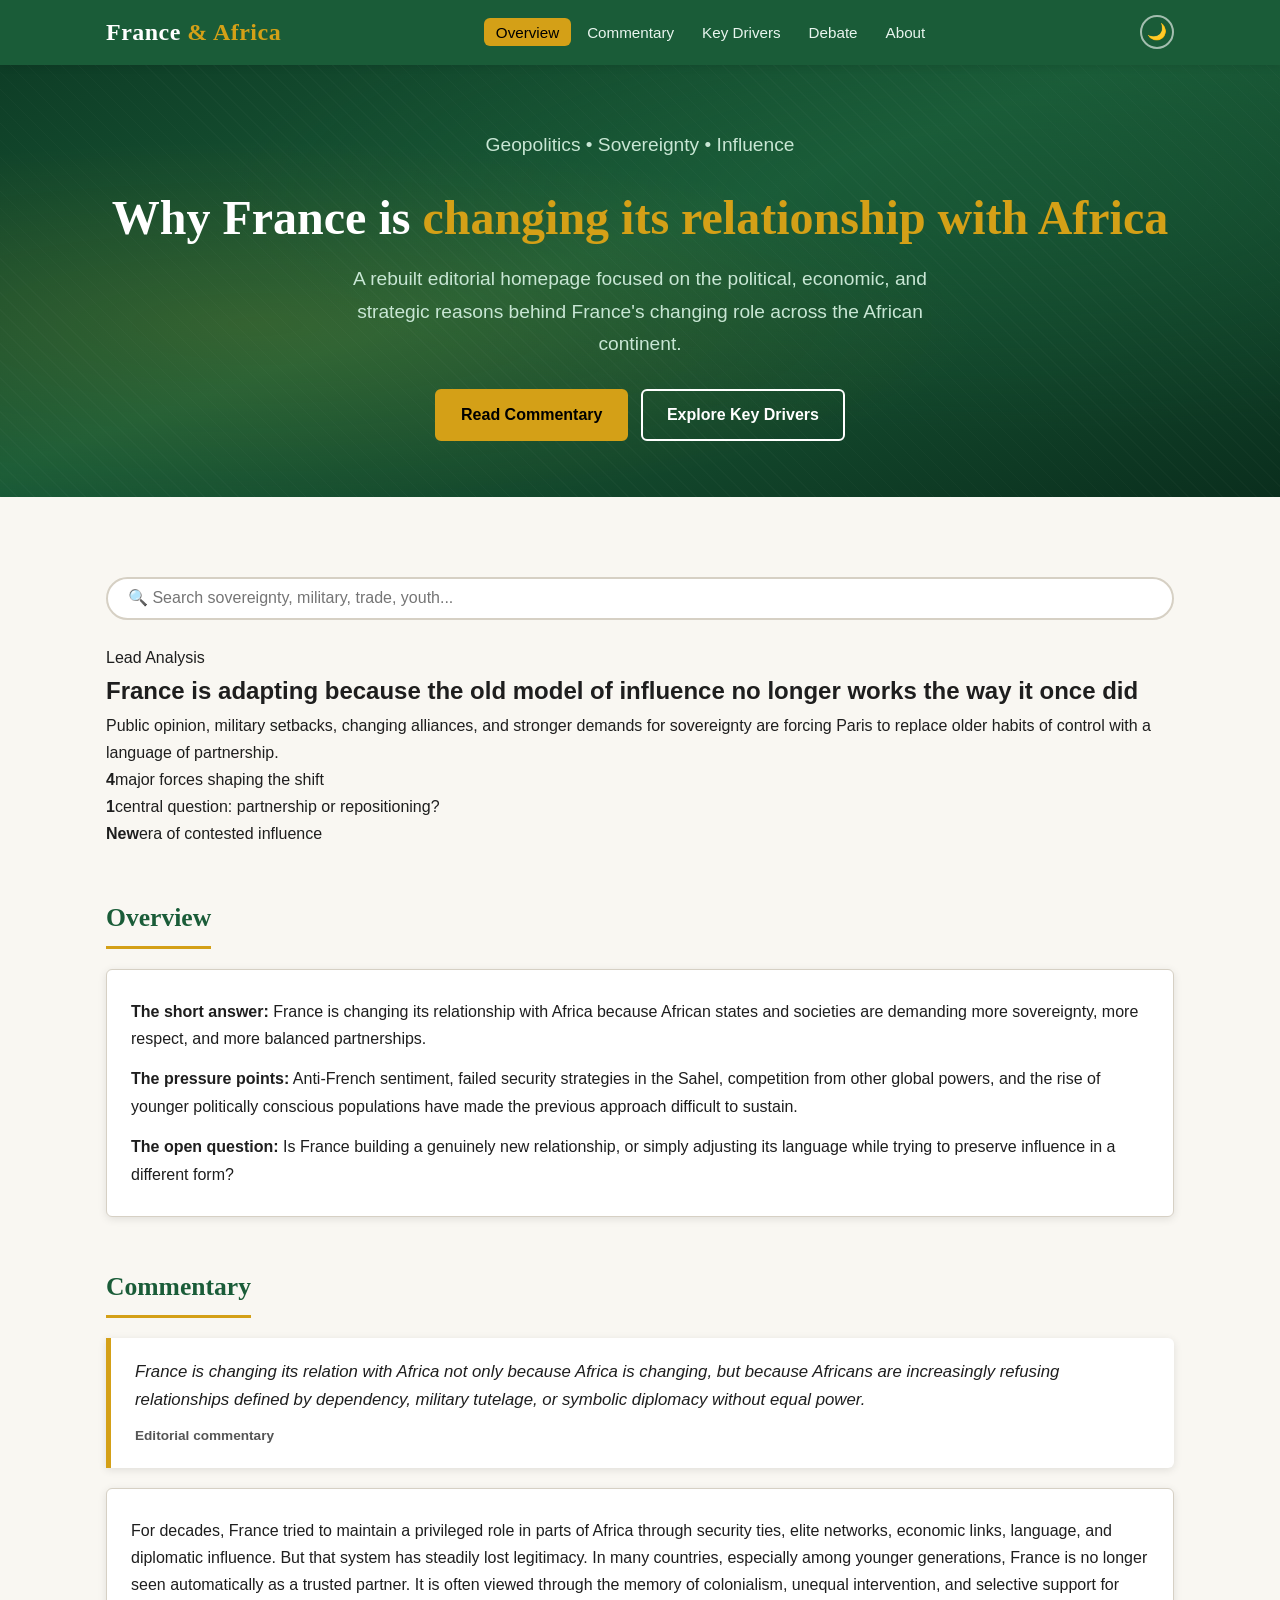
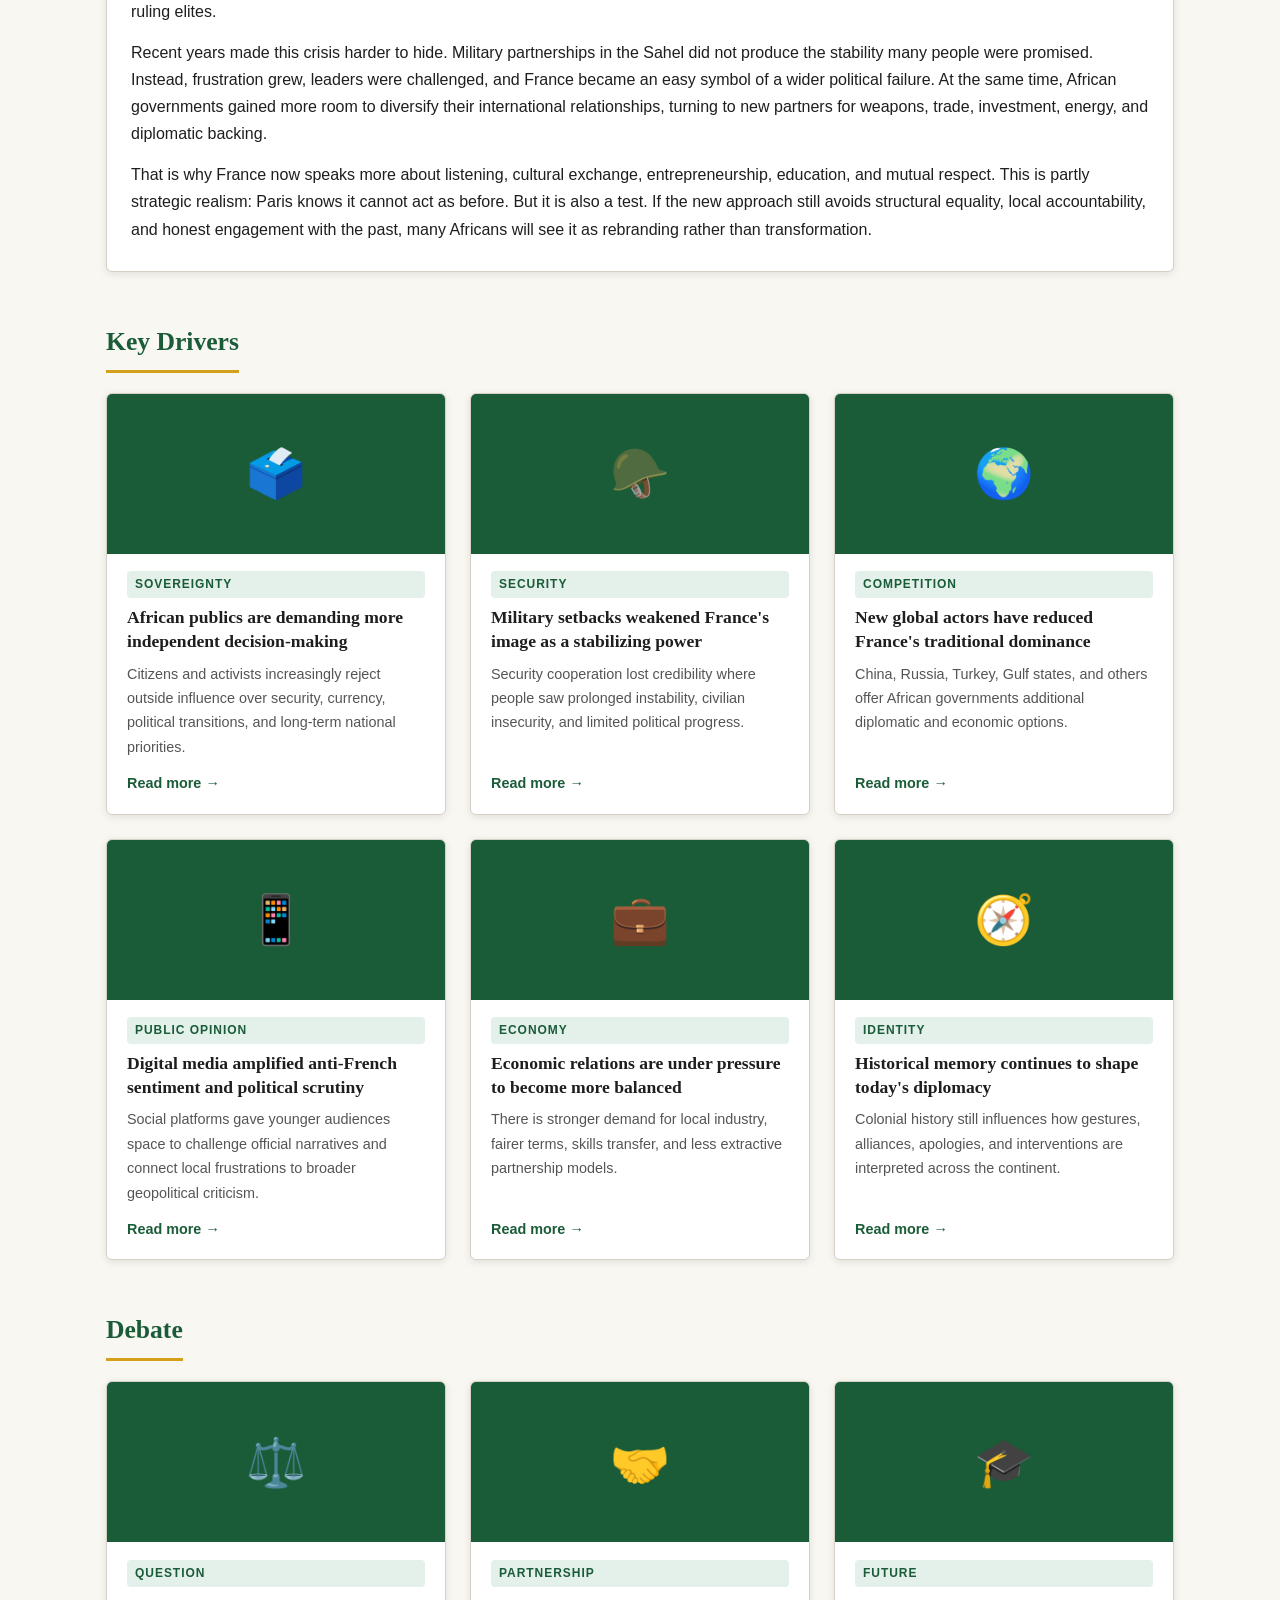
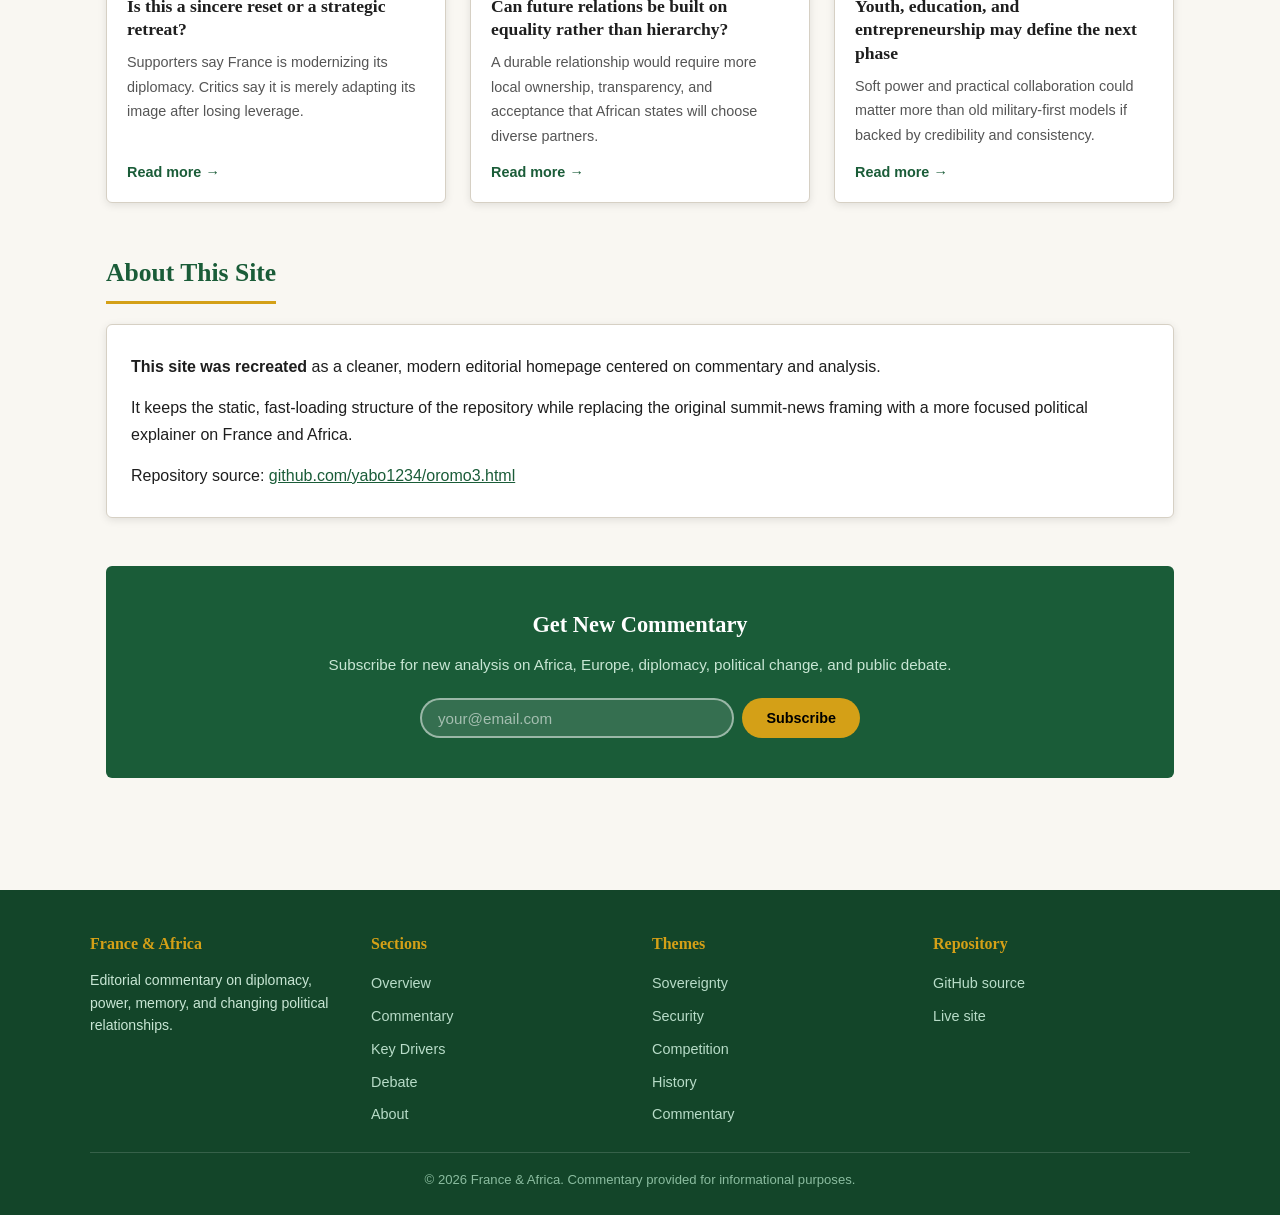
==== commit 101eacab: "Update oromo3 page to match new homepage" ====
--- a/oromo3.html
+++ b/oromo3.html
@@ -3,494 +3,284 @@
 <head>
   <meta charset="UTF-8" />
   <meta name="viewport" content="width=device-width, initial-scale=1.0" />
-  <title>Oromo3 – Bilingual News &amp; Views</title>
-  <style>
-    /* ── Reset & base ── */
-    *, *::before, *::after { box-sizing: border-box; margin: 0; padding: 0; }
-    :root {
-      --green:  #006400;
-      --red:    #cc0000;
-      --black:  #111111;
-      --light:  #f5f5f5;
-      --white:  #ffffff;
-      --card-shadow: 0 3px 12px rgba(0,0,0,.12);
-      --radius: 10px;
-    }
-    html { scroll-behavior: smooth; }
-    body {
-      font-family: 'Segoe UI', Arial, sans-serif;
-      background: var(--light);
-      color: var(--black);
-      line-height: 1.6;
-    }
-
-    /* ── Navbar ── */
-    nav {
-      position: sticky;
-      top: 0;
-      z-index: 100;
-      background: var(--green);
-      display: flex;
-      align-items: center;
-      justify-content: space-between;
-      padding: 0 24px;
-      height: 60px;
-      box-shadow: 0 2px 6px rgba(0,0,0,.3);
-    }
-    .nav-brand {
-      color: var(--white);
-      font-size: 1.4rem;
-      font-weight: 700;
-      text-decoration: none;
-      letter-spacing: 1px;
-    }
-    .nav-links {
-      display: flex;
-      gap: 6px;
-      list-style: none;
-    }
-    .nav-links a {
-      color: rgba(255,255,255,.85);
-      text-decoration: none;
-      padding: 6px 12px;
-      border-radius: 6px;
-      font-size: .95rem;
-      transition: background .2s;
-    }
-    .nav-links a:hover { background: rgba(255,255,255,.18); color: #fff; }
-
-    /* language toggle */
-    .lang-toggle {
-      display: flex;
-      gap: 0;
-      border: 2px solid rgba(255,255,255,.6);
-      border-radius: 20px;
-      overflow: hidden;
-    }
-    .lang-toggle button {
-      background: transparent;
-      border: none;
-      color: rgba(255,255,255,.75);
-      padding: 4px 14px;
-      cursor: pointer;
-      font-size: .85rem;
-      font-weight: 600;
-      transition: background .2s, color .2s;
-    }
-    .lang-toggle button.active {
-      background: var(--white);
-      color: var(--green);
-    }
-
-    /* ── Hero ── */
-    .hero {
-      background: linear-gradient(135deg, var(--green) 0%, #004d00 60%, var(--red) 100%);
-      color: var(--white);
-      text-align: center;
-      padding: 80px 24px 60px;
-    }
-    .hero h1 { font-size: clamp(2rem, 5vw, 3.2rem); margin-bottom: 12px; }
-    .hero p  { font-size: clamp(1rem, 2.5vw, 1.3rem); opacity: .9; max-width: 640px; margin: 0 auto 28px; }
-    .hero-btn {
-      display: inline-block;
-      background: var(--white);
-      color: var(--green);
-      font-weight: 700;
-      padding: 12px 32px;
-      border-radius: 30px;
-      text-decoration: none;
-      font-size: 1rem;
-      transition: transform .2s, box-shadow .2s;
-    }
-    .hero-btn:hover { transform: translateY(-2px); box-shadow: 0 6px 18px rgba(0,0,0,.25); }
-
-    /* ── Section wrappers ── */
-    section { padding: 60px 24px; }
-    section:nth-child(even) { background: var(--white); }
-    .section-inner { max-width: 1000px; margin: 0 auto; }
-    .section-title {
-      font-size: 1.7rem;
-      color: var(--green);
-      margin-bottom: 8px;
-      border-left: 5px solid var(--red);
-      padding-left: 14px;
-    }
-    .section-subtitle { color: #555; margin-bottom: 32px; font-size: .97rem; }
-
-    /* ── News cards ── */
-    .cards {
-      display: grid;
-      grid-template-columns: repeat(auto-fill, minmax(280px, 1fr));
-      gap: 24px;
-    }
-    .card {
-      background: var(--white);
-      border-radius: var(--radius);
-      box-shadow: var(--card-shadow);
-      overflow: hidden;
-      display: flex;
-      flex-direction: column;
-      transition: transform .2s, box-shadow .2s;
-    }
-    .card:hover { transform: translateY(-4px); box-shadow: 0 8px 24px rgba(0,0,0,.16); }
-    .card-img {
-      height: 160px;
-      display: flex;
-      align-items: center;
-      justify-content: center;
-      font-size: 3rem;
-    }
-    .card-body { padding: 18px; flex: 1; display: flex; flex-direction: column; }
-    .card-tag {
-      display: inline-block;
-      background: var(--green);
-      color: var(--white);
-      font-size: .72rem;
-      font-weight: 700;
-      padding: 2px 10px;
-      border-radius: 12px;
-      margin-bottom: 10px;
-      text-transform: uppercase;
-      letter-spacing: .5px;
-    }
-    .card-title { font-size: 1.05rem; font-weight: 700; margin-bottom: 8px; color: var(--black); }
-    .card-text  { font-size: .9rem; color: #555; flex: 1; }
-    .card-date  { font-size: .8rem; color: #999; margin-top: 12px; }
-
-    /* ── About ── */
-    .about-grid {
-      display: grid;
-      grid-template-columns: 1fr 1fr;
-      gap: 32px;
-      align-items: start;
-    }
-    @media (max-width: 640px) { .about-grid { grid-template-columns: 1fr; } }
-    .about-box {
-      background: var(--light);
-      border-radius: var(--radius);
-      padding: 28px;
-      border-left: 5px solid var(--green);
-    }
-    .about-box h3 { margin-bottom: 10px; color: var(--green); }
-
-    /* ── Contact ── */
-    .contact-form {
-      display: grid;
-      gap: 16px;
-      max-width: 560px;
-    }
-    .contact-form input,
-    .contact-form textarea {
-      width: 100%;
-      padding: 12px 16px;
-      border: 2px solid #ddd;
-      border-radius: 8px;
-      font-size: .97rem;
-      font-family: inherit;
-      transition: border-color .2s;
-    }
-    .contact-form input:focus,
-    .contact-form textarea:focus { outline: none; border-color: var(--green); }
-    .contact-form textarea { resize: vertical; min-height: 120px; }
-    .submit-btn {
-      background: var(--green);
-      color: var(--white);
-      border: none;
-      padding: 13px 36px;
-      border-radius: 30px;
-      font-size: 1rem;
-      font-weight: 700;
-      cursor: pointer;
-      transition: background .2s, transform .2s;
-      width: fit-content;
-    }
-    .submit-btn:hover { background: #004d00; transform: translateY(-1px); }
-
-    /* ── Footer ── */
-    footer {
-      background: var(--black);
-      color: rgba(255,255,255,.6);
-      text-align: center;
-      padding: 28px 16px;
-      font-size: .88rem;
-    }
-    footer span { color: var(--white); font-weight: 600; }
-
-    /* ── Language-driven visibility ── */
-    [data-lang] { display: none; }
-    html[lang="en"] [data-lang="en"] { display: block; }
-    html[lang="en"] [data-lang="en"].inline { display: inline; }
-    html[lang="om"] [data-lang="om"] { display: block; }
-    html[lang="om"] [data-lang="om"].inline { display: inline; }
-
-    /* inline spans inside shared elements */
-    .bilingual .en, .bilingual .om { display: none; }
-    html[lang="en"] .bilingual .en { display: inline; }
-    html[lang="om"] .bilingual .om { display: inline; }
-  </style>
+  <title>France &amp; Africa | Commentary and Analysis</title>
+  <meta name="description" content="A redesigned analysis site explaining why France is changing its relationship with Africa, with commentary, themes, and key developments." />
+
+  <meta property="og:type" content="website" />
+  <meta property="og:title" content="France &amp; Africa | Commentary and Analysis" />
+  <meta property="og:description" content="A modern editorial site exploring why France is changing its relationship with Africa." />
+  <meta property="og:url" content="https://yabo1234.github.io/oromo3.html/oromo3.html" />
+
+  <meta name="twitter:card" content="summary_large_image" />
+  <meta name="twitter:title" content="France &amp; Africa | Commentary and Analysis" />
+  <meta name="twitter:description" content="A modern editorial site exploring why France is changing its relationship with Africa." />
+
+  <link rel="stylesheet" href="styles.css" />
 </head>
 <body>
-
-  <!-- ══════════ NAVBAR ══════════ -->
-  <nav>
-    <a class="nav-brand" href="#home">Oromo3</a>
-    <ul class="nav-links">
-      <li><a href="#home"    class="bilingual"><span class="en">Home</span><span class="om">Mana</span></a></li>
-      <li><a href="#news"    class="bilingual"><span class="en">News</span><span class="om">Oduu</span></a></li>
-      <li><a href="#about"   class="bilingual"><span class="en">About</span><span class="om">Waa'ee Keenya</span></a></li>
-      <li><a href="#contact" class="bilingual"><span class="en">Contact</span><span class="om">Nu Quunnamaa</span></a></li>
-    </ul>
-    <div class="lang-toggle">
-      <button id="btn-en" class="active" onclick="setLang('en')">EN</button>
-      <button id="btn-om"                onclick="setLang('om')">OM</button>
-    </div>
-  </nav>
-
-  <!-- ══════════ HERO ══════════ -->
-  <div class="hero" id="home">
-    <div data-lang="en">
-      <h1>🌍 Welcome to Oromo3</h1>
-      <p>Your trusted source for Oromo news, culture, and views — in English and Afaan Oromoo.</p>
-      <a class="hero-btn" href="#news">Read the News</a>
-    </div>
-    <div data-lang="om">
-      <h1>🌍 Baga Nagaan Dhuftan – Oromo3</h1>
-      <p>Madda oduu, aadaa fi yaada Oromoo isin amanamaa – Afaan Oromoo fi Ingliffaan.</p>
-      <a class="hero-btn" href="#news">Oduu Dubbisi</a>
-    </div>
-  </div>
-
-  <!-- ══════════ NEWS ══════════ -->
-  <section id="news">
-    <div class="section-inner">
-      <div data-lang="en">
-        <h2 class="section-title">Latest News</h2>
-        <p class="section-subtitle">Stay up to date with what is happening in Oromia and across the world.</p>
-      </div>
-      <div data-lang="om">
-        <h2 class="section-title">Oduu Haaraa</h2>
-        <p class="section-subtitle">Waan Oromiyaa fi addunyaa keessatti ta'aa jiru hordofaa.</p>
-      </div>
-
-      <div class="cards">
-
-        <!-- Card 1 -->
-        <div class="card">
-          <div class="card-img" style="background:#e8f5e9;">🕊️</div>
-          <div class="card-body">
-            <span class="card-tag bilingual"><span class="en">Politics</span><span class="om">Siyaasaa</span></span>
-            <div class="card-title bilingual">
-              <span class="en">Community leaders call for inclusive dialogue in Oromia</span>
-              <span class="om">Hoggantoonni hawaasaa Oromiyaa keessatti marii hunda hammatu waaman</span>
-            </div>
-            <p class="card-text bilingual">
-              <span class="en">Representatives from several zones urged broader public consultation, peaceful engagement, and transparent regional decision-making.</span>
-              <span class="om">Bakka bu'oonni zoonii hedduu irraa dhufan marii uummataa bal'aa, hirmaannaa nagaa fi murtee mootummaa naannoo iftoomina qabu cimsuuf waamicha dhiyeessan.</span>
-            </p>
-            <div class="card-date">📅 <span class="bilingual"><span class="en">May 9, 2026</span><span class="om">Caamsaa 9, 2026</span></span></div>
-          </div>
-        </div>
-
-        <!-- Card 2 -->
-        <div class="card">
-          <div class="card-img" style="background:#fff3e0;">🌾</div>
-          <div class="card-body">
-            <span class="card-tag bilingual"><span class="en">Agriculture</span><span class="om">Qonnaa</span></span>
-            <div class="card-title bilingual">
-              <span class="en">Farm cooperatives expand seed and irrigation access</span>
-              <span class="om">Waldaan hojii gamtaa sanyii fi bishaan obaasaa babal'ise</span>
-            </div>
-            <p class="card-text bilingual">
-              <span class="en">New cooperative programs are helping smallholder farmers access improved seed, water-saving irrigation, and stronger local markets.</span>
-              <span class="om">Sagantaaleen hojii gamtaa haaraan qonnaan bultoota xixiqqaa sanyii filatamaa, bishaan obaasaa qusannoo qabu fi gabaa naannoo jabaa argachuuf gargaaraa jiru.</span>
-            </p>
-            <div class="card-date">📅 <span class="bilingual"><span class="en">May 8, 2026</span><span class="om">Caamsaa 8, 2026</span></span></div>
-          </div>
-        </div>
-
-        <!-- Card 3 -->
-        <div class="card">
-          <div class="card-img" style="background:#fce4ec;">🎓</div>
-          <div class="card-body">
-            <span class="card-tag bilingual"><span class="en">Education</span><span class="om">Barnoota</span></span>
-            <div class="card-title bilingual">
-              <span class="en">Afaan Oromoo literacy efforts reach more rural communities</span>
-              <span class="om">Sochiin barnoota Afaan Oromoo hawaasa baadiyyaa dabalataa bira gahe</span>
-            </div>
-            <p class="card-text bilingual">
-              <span class="en">Volunteer teachers and local organisers report growing enrolment as community-based reading programs spread across rural districts.</span>
-              <span class="om">Barsiisonni fedhiidhaan tajaajilan fi qindeessitoonni naannoo sagantaaleen dubbisuu hawaasa irratti hundaa'an aanaalee baadiyyaa keessatti babal'achaa deemuun galmeen dabalaa jira jedhan.</span>
-            </p>
-            <div class="card-date">📅 <span class="bilingual"><span class="en">May 7, 2026</span><span class="om">Caamsaa 7, 2026</span></span></div>
-          </div>
-        </div>
-
-        <!-- Card 4 -->
-        <div class="card">
-          <div class="card-img" style="background:#e3f2fd;">🌍</div>
-          <div class="card-body">
-            <span class="card-tag bilingual"><span class="en">Diaspora</span><span class="om">Diasporaa</span></span>
-            <div class="card-title bilingual">
-              <span class="en">Diaspora groups support drought-affected families</span>
-              <span class="om">Gareewwan diasporaa maatii hongeen miidhaman deeggaruu itti fufan</span>
-            </div>
-            <p class="card-text bilingual">
-              <span class="en">Oromo associations in North America and Europe have continued fundraising and emergency support for families facing severe drought conditions.</span>
-              <span class="om">Waldaaleen Oromoo Ameerikaa Kaabaa fi Awurooppaa keessa jiran maatii hongee cimaaf saaxilaman gargaaruuf mootummaa alaa irraa deeggarsa ariifachiisaa fi maallaqa walitti qabuu itti fufan.</span>
-            </p>
-            <div class="card-date">📅 <span class="bilingual"><span class="en">May 6, 2026</span><span class="om">Caamsaa 6, 2026</span></span></div>
-          </div>
-        </div>
-
-        <!-- Card 5 -->
-        <div class="card">
-          <div class="card-img" style="background:#f3e5f5;">⚖️</div>
-          <div class="card-body">
-            <span class="card-tag bilingual"><span class="en">Human Rights</span><span class="om">Mirga Namoomaa</span></span>
-            <div class="card-title bilingual">
-              <span class="en">Civil groups urge protection for displaced communities</span>
-              <span class="om">Gareewwan sivikii hawaasota buqqaatan eegumsa akka argatan gaafatan</span>
-            </div>
-            <p class="card-text bilingual">
-              <span class="en">Advocacy organisations called for transparent compensation, safe resettlement, and independent monitoring in affected areas.</span>
-              <span class="om">Dhaabbileen falmii mirgaa kaffaltii iftoomina qabu, deebii qubsumaa nageenya qabu fi hordoffii walaba naannolee miidhaman keessatti akka jiraatu gaafatan.</span>
-            </p>
-            <div class="card-date">📅 <span class="bilingual"><span class="en">May 5, 2026</span><span class="om">Caamsaa 5, 2026</span></span></div>
-          </div>
-        </div>
-
-        <!-- Card 6 -->
-        <div class="card">
-          <div class="card-img" style="background:#e0f7fa;">🏃</div>
-          <div class="card-body">
-            <span class="card-tag bilingual"><span class="en">Sports</span><span class="om">Ispoortii</span></span>
-            <div class="card-title bilingual">
-              <span class="en">Oromo athletes post strong results in international races</span>
-              <span class="om">Atileetonni Oromoo dorgommii idil-addunyaa keessatti bu'aa cimaa galmeessan</span>
-            </div>
-            <p class="card-text bilingual">
-              <span class="en">Distance runners from Oromia recorded standout finishes abroad, inspiring young athletes and renewing interest in local training programs.</span>
-              <span class="om">Fiigdoonni fageenya dheeraa Oromiyaa irraa dorgommii biyya alaa keessatti bu'aa gaarii galmeessuun dargaggoota kakaasanii sagantaalee leenjii naannoo irratti fedhii haaromsan.</span>
-            </p>
-            <div class="card-date">📅 <span class="bilingual"><span class="en">May 4, 2026</span><span class="om">Caamsaa 4, 2026</span></span></div>
-          </div>
-        </div>
-
-      </div><!-- .cards -->
-    </div><!-- .section-inner -->
+  <a class="skip-link" href="#main-content">Skip to main content</a>
+
+  <header class="site-header" role="banner">
+    <div class="header-inner">
+      <a class="site-logo" href="index.html" aria-label="France and Africa home">
+        France <span>&amp; Africa</span>
+      </a>
+
+      <button id="btn-nav" class="nav-toggle" onclick="toggleNav()"
+              aria-controls="site-nav" aria-expanded="false" aria-label="Open menu">☰</button>
+
+      <nav id="site-nav" class="site-nav" aria-label="Main navigation">
+        <ul>
+          <li><a href="#overview" aria-current="page">Overview</a></li>
+          <li><a href="#commentary">Commentary</a></li>
+          <li><a href="#drivers">Key Drivers</a></li>
+          <li><a href="#debate">Debate</a></li>
+          <li><a href="#about">About</a></li>
+        </ul>
+      </nav>
+
+      <div class="header-controls">
+        <button id="btn-theme" class="theme-toggle" onclick="toggleTheme()"
+                aria-pressed="false" aria-label="Switch to dark mode">🌙</button>
+      </div>
+    </div>
+  </header>
+
+  <section class="hero" aria-labelledby="hero-heading">
+    <div data-lang="en" style="display:block;">
+      <p class="hero-kicker">Geopolitics • Sovereignty • Influence</p>
+      <h1 id="hero-heading">Why France is <span>changing its relationship with Africa</span></h1>
+      <p>
+        A rebuilt editorial homepage focused on the political, economic, and strategic
+        reasons behind France's changing role across the African continent.
+      </p>
+      <a class="btn btn-primary" href="#commentary">Read Commentary</a>
+      <a class="btn btn-outline" href="#drivers">Explore Key Drivers</a>
+    </div>
   </section>
 
-  <!-- ══════════ ABOUT ══════════ -->
-  <section id="about">
-    <div class="section-inner">
-      <div data-lang="en">
-        <h2 class="section-title">About Oromo3</h2>
-        <p class="section-subtitle">Who we are and what we stand for.</p>
-      </div>
-      <div data-lang="om">
-        <h2 class="section-title">Waa'ee Oromo3</h2>
-        <p class="section-subtitle">Eenyuu akka taane fi maal irratti akka dhaabbanne.</p>
-      </div>
-
-      <div class="about-grid">
-        <div class="about-box">
-          <h3 class="bilingual"><span class="en">🎯 Our Mission</span><span class="om">🎯 Kaayyoo Keenya</span></h3>
-          <p class="bilingual">
-            <span class="en">Oromo3 is dedicated to delivering accurate, timely, and unbiased news about the Oromo people, Oromia, and the wider world — in both English and Afaan Oromoo.</span>
-            <span class="om">Oromo3 oduu sirrii, yeroo isaa fi qulqullina qabu waa'ee saba Oromoo, Oromiyaa fi addunyaa bal'aa – Afaan Oromoo fi Ingliffaan – kennuuf carraaqna.</span>
-          </p>
-        </div>
-        <div class="about-box">
-          <h3 class="bilingual"><span class="en">🌍 Our Vision</span><span class="om">🌍 Mul'ata Keenya</span></h3>
-          <p class="bilingual">
-            <span class="en">We envision a world where every Oromo speaker has access to news and information in their own language, bridging communities across the globe.</span>
-            <span class="om">Addunyaa keessatti kan hunda dura dubbataan Afaan Oromoo oduu fi odeeffannoo afaan ofii isaanitiin argachuu danda'u ilaalla — hawaasota addunyaa guutuu walitti hidhna.</span>
-          </p>
-        </div>
-        <div class="about-box">
-          <h3 class="bilingual"><span class="en">📰 Editorial Values</span><span class="om">📰 Gatii Editooriyaalaa</span></h3>
-          <p class="bilingual">
-            <span class="en">We uphold accuracy, fairness, independence, and respect for cultural identity in every story we publish.</span>
-            <span class="om">Oduu hunda keessatti sirrummaa, haqa, of-danda'ummaa fi kabaja eenyummaa aadaa eegna.</span>
-          </p>
-        </div>
-        <div class="about-box">
-          <h3 class="bilingual"><span class="en">🤝 Community Focus</span><span class="om">🤝 Xiyyeeffannaa Hawaasaa</span></h3>
-          <p class="bilingual">
-            <span class="en">Oromo3 was built by and for the Oromo community — at home in Oromia and across the diaspora worldwide.</span>
-            <span class="om">Oromo3 hawaasa Oromootiin fi hawaasa Oromoof ijaarame — naannoo Oromiyaa keessattis ta'e diaspoora addunyaa keessatti.</span>
-          </p>
-        </div>
-      </div>
-    </div>
-  </section>
-
-  <!-- ══════════ CONTACT ══════════ -->
-  <section id="contact">
-    <div class="section-inner">
-      <div data-lang="en">
-        <h2 class="section-title">Contact Us</h2>
-        <p class="section-subtitle">Have a story tip or feedback? Reach out — we'd love to hear from you.</p>
-      </div>
-      <div data-lang="om">
-        <h2 class="section-title">Nu Quunnamaa</h2>
-        <p class="section-subtitle">Yaada oduu ykn yaada qabaattaa? Nu quunnamaa — isinii dhaggeeffachuu barbaanna.</p>
-      </div>
-
-      <form class="contact-form" onsubmit="handleSubmit(event)">
-        <input type="text" id="cf-name" placeholder="" required />
-        <input type="email" id="cf-email" placeholder="" required />
-        <input type="text" id="cf-subject" placeholder="" required />
-        <textarea id="cf-message" placeholder="" required></textarea>
-        <button type="submit" class="submit-btn bilingual">
-          <span class="en">Send Message</span>
-          <span class="om">Ergaa Ergi</span>
-        </button>
+  <main id="main-content">
+    <div class="search-wrap" role="search">
+      <label for="search-input" class="visually-hidden">Search articles</label>
+      <input id="search-input" class="search-input" type="search" autocomplete="off"
+             placeholder="🔍 Search sovereignty, military, trade, youth..." aria-label="Search articles" />
+    </div>
+
+    <section class="featured-panel" aria-label="Lead analysis">
+      <div class="featured-copy">
+        <p class="eyebrow">Lead Analysis</p>
+        <h2>France is adapting because the old model of influence no longer works the way it once did</h2>
+        <p>
+          Public opinion, military setbacks, changing alliances, and stronger demands for sovereignty
+          are forcing Paris to replace older habits of control with a language of partnership.
+        </p>
+      </div>
+      <div class="featured-stats" aria-label="Key themes">
+        <div><strong>4</strong><span>major forces shaping the shift</span></div>
+        <div><strong>1</strong><span>central question: partnership or repositioning?</span></div>
+        <div><strong>New</strong><span>era of contested influence</span></div>
+      </div>
+    </section>
+
+    <section id="overview" aria-labelledby="overview-heading">
+      <h2 class="section-title" id="overview-heading">Overview</h2>
+      <div class="about-section">
+        <p><strong>The short answer:</strong> France is changing its relationship with Africa because African states and societies are demanding more sovereignty, more respect, and more balanced partnerships.</p>
+        <p><strong>The pressure points:</strong> Anti-French sentiment, failed security strategies in the Sahel, competition from other global powers, and the rise of younger politically conscious populations have made the previous approach difficult to sustain.</p>
+        <p><strong>The open question:</strong> Is France building a genuinely new relationship, or simply adjusting its language while trying to preserve influence in a different form?</p>
+      </div>
+    </section>
+
+    <section id="commentary" aria-labelledby="commentary-heading">
+      <h2 class="section-title" id="commentary-heading">Commentary</h2>
+      <figure class="blockquote-card">
+        <blockquote>
+          France is changing its relation with Africa not only because Africa is changing, but because Africans are increasingly refusing relationships defined by dependency, military tutelage, or symbolic diplomacy without equal power.
+        </blockquote>
+        <figcaption>Editorial commentary</figcaption>
+      </figure>
+      <div class="about-section">
+        <p>
+          For decades, France tried to maintain a privileged role in parts of Africa through security ties,
+          elite networks, economic links, language, and diplomatic influence. But that system has steadily lost legitimacy.
+          In many countries, especially among younger generations, France is no longer seen automatically as a trusted partner.
+          It is often viewed through the memory of colonialism, unequal intervention, and selective support for ruling elites.
+        </p>
+        <p>
+          Recent years made this crisis harder to hide. Military partnerships in the Sahel did not produce the stability many people were promised.
+          Instead, frustration grew, leaders were challenged, and France became an easy symbol of a wider political failure.
+          At the same time, African governments gained more room to diversify their international relationships, turning to new partners for weapons,
+          trade, investment, energy, and diplomatic backing.
+        </p>
+        <p>
+          That is why France now speaks more about listening, cultural exchange, entrepreneurship, education, and mutual respect.
+          This is partly strategic realism: Paris knows it cannot act as before. But it is also a test. If the new approach still avoids structural equality,
+          local accountability, and honest engagement with the past, many Africans will see it as rebranding rather than transformation.
+        </p>
+      </div>
+    </section>
+
+    <section id="drivers" aria-labelledby="drivers-heading">
+      <h2 class="section-title" id="drivers-heading">Key Drivers</h2>
+      <div class="cards-grid">
+        <article class="card">
+          <div class="card-img-wrap" aria-hidden="true"><span class="card-icon">🗳️</span></div>
+          <div class="card-body">
+            <span class="card-category">Sovereignty</span>
+            <h3 class="card-title">African publics are demanding more independent decision-making</h3>
+            <p class="card-excerpt">Citizens and activists increasingly reject outside influence over security, currency, political transitions, and long-term national priorities.</p>
+            <a class="card-link" href="#commentary">Read more</a>
+          </div>
+        </article>
+
+        <article class="card">
+          <div class="card-img-wrap" aria-hidden="true"><span class="card-icon">🪖</span></div>
+          <div class="card-body">
+            <span class="card-category">Security</span>
+            <h3 class="card-title">Military setbacks weakened France's image as a stabilizing power</h3>
+            <p class="card-excerpt">Security cooperation lost credibility where people saw prolonged instability, civilian insecurity, and limited political progress.</p>
+            <a class="card-link" href="#debate">Read more</a>
+          </div>
+        </article>
+
+        <article class="card">
+          <div class="card-img-wrap" aria-hidden="true"><span class="card-icon">🌍</span></div>
+          <div class="card-body">
+            <span class="card-category">Competition</span>
+            <h3 class="card-title">New global actors have reduced France's traditional dominance</h3>
+            <p class="card-excerpt">China, Russia, Turkey, Gulf states, and others offer African governments additional diplomatic and economic options.</p>
+            <a class="card-link" href="#drivers">Read more</a>
+          </div>
+        </article>
+
+        <article class="card">
+          <div class="card-img-wrap" aria-hidden="true"><span class="card-icon">📱</span></div>
+          <div class="card-body">
+            <span class="card-category">Public Opinion</span>
+            <h3 class="card-title">Digital media amplified anti-French sentiment and political scrutiny</h3>
+            <p class="card-excerpt">Social platforms gave younger audiences space to challenge official narratives and connect local frustrations to broader geopolitical criticism.</p>
+            <a class="card-link" href="#overview">Read more</a>
+          </div>
+        </article>
+
+        <article class="card">
+          <div class="card-img-wrap" aria-hidden="true"><span class="card-icon">💼</span></div>
+          <div class="card-body">
+            <span class="card-category">Economy</span>
+            <h3 class="card-title">Economic relations are under pressure to become more balanced</h3>
+            <p class="card-excerpt">There is stronger demand for local industry, fairer terms, skills transfer, and less extractive partnership models.</p>
+            <a class="card-link" href="#drivers">Read more</a>
+          </div>
+        </article>
+
+        <article class="card">
+          <div class="card-img-wrap" aria-hidden="true"><span class="card-icon">🧭</span></div>
+          <div class="card-body">
+            <span class="card-category">Identity</span>
+            <h3 class="card-title">Historical memory continues to shape today's diplomacy</h3>
+            <p class="card-excerpt">Colonial history still influences how gestures, alliances, apologies, and interventions are interpreted across the continent.</p>
+            <a class="card-link" href="#debate">Read more</a>
+          </div>
+        </article>
+      </div>
+    </section>
+
+    <section id="debate" aria-labelledby="debate-heading">
+      <h2 class="section-title" id="debate-heading">Debate</h2>
+      <div class="cards-grid">
+        <article class="card">
+          <div class="card-img-wrap" aria-hidden="true"><span class="card-icon">⚖️</span></div>
+          <div class="card-body">
+            <span class="card-category">Question</span>
+            <h3 class="card-title">Is this a sincere reset or a strategic retreat?</h3>
+            <p class="card-excerpt">Supporters say France is modernizing its diplomacy. Critics say it is merely adapting its image after losing leverage.</p>
+            <a class="card-link" href="#commentary">Read more</a>
+          </div>
+        </article>
+
+        <article class="card">
+          <div class="card-img-wrap" aria-hidden="true"><span class="card-icon">🤝</span></div>
+          <div class="card-body">
+            <span class="card-category">Partnership</span>
+            <h3 class="card-title">Can future relations be built on equality rather than hierarchy?</h3>
+            <p class="card-excerpt">A durable relationship would require more local ownership, transparency, and acceptance that African states will choose diverse partners.</p>
+            <a class="card-link" href="#overview">Read more</a>
+          </div>
+        </article>
+
+        <article class="card">
+          <div class="card-img-wrap" aria-hidden="true"><span class="card-icon">🎓</span></div>
+          <div class="card-body">
+            <span class="card-category">Future</span>
+            <h3 class="card-title">Youth, education, and entrepreneurship may define the next phase</h3>
+            <p class="card-excerpt">Soft power and practical collaboration could matter more than old military-first models if backed by credibility and consistency.</p>
+            <a class="card-link" href="#about">Read more</a>
+          </div>
+        </article>
+      </div>
+    </section>
+
+    <section id="about" aria-labelledby="about-heading">
+      <h2 class="section-title" id="about-heading">About This Site</h2>
+      <div class="about-section">
+        <p><strong>This site was recreated</strong> as a cleaner, modern editorial homepage centered on commentary and analysis.</p>
+        <p>It keeps the static, fast-loading structure of the repository while replacing the original summit-news framing with a more focused political explainer on France and Africa.</p>
+        <p>Repository source: <a href="https://github.com/yabo1234/oromo3.html" rel="noopener noreferrer">github.com/yabo1234/oromo3.html</a></p>
+      </div>
+    </section>
+
+    <section class="newsletter-section" aria-labelledby="newsletter-heading">
+      <h2 id="newsletter-heading">Get New Commentary</h2>
+      <p>Subscribe for new analysis on Africa, Europe, diplomacy, political change, and public debate.</p>
+      <form id="newsletter-form" class="newsletter-form" novalidate>
+        <input class="newsletter-input" type="email" name="email"
+               placeholder="your@email.com" autocomplete="email" required
+               aria-label="Email address" />
+        <button type="submit" class="newsletter-submit">Subscribe</button>
       </form>
-      <p id="form-success" style="display:none; margin-top:16px; color:var(--green); font-weight:600;" class="bilingual">
-        <span class="en">✅ Thank you! Your message has been sent.</span>
-        <span class="om">✅ Galatoomaa! Ergaan keessan erggamee jira.</span>
-      </p>
-    </div>
-  </section>
-
-  <!-- ══════════ FOOTER ══════════ -->
-  <footer>
-    <p>&copy; 2026 <span>Oromo3</span>. 
-      <span class="bilingual" style="display:inline;">
-        <span class="en">All rights reserved. Built with ❤️ for the Oromo community.</span>
-        <span class="om">Mirgi hundi eegamaa jira. ❤️ hawaasa Oromoof ijaarame.</span>
-      </span>
-    </p>
+      <p id="newsletter-msg" class="newsletter-msg" hidden></p>
+    </section>
+  </main>
+
+  <footer class="site-footer" role="contentinfo">
+    <div class="footer-inner">
+      <div class="footer-col">
+        <h2>France &amp; Africa</h2>
+        <p>Editorial commentary on diplomacy, power, memory, and changing political relationships.</p>
+      </div>
+      <div class="footer-col">
+        <h2>Sections</h2>
+        <ul>
+          <li><a href="#overview">Overview</a></li>
+          <li><a href="#commentary">Commentary</a></li>
+          <li><a href="#drivers">Key Drivers</a></li>
+          <li><a href="#debate">Debate</a></li>
+          <li><a href="#about">About</a></li>
+        </ul>
+      </div>
+      <div class="footer-col">
+        <h2>Themes</h2>
+        <ul>
+          <li><a href="#drivers">Sovereignty</a></li>
+          <li><a href="#drivers">Security</a></li>
+          <li><a href="#drivers">Competition</a></li>
+          <li><a href="#debate">History</a></li>
+          <li><a href="#commentary">Commentary</a></li>
+        </ul>
+      </div>
+      <div class="footer-col">
+        <h2>Repository</h2>
+        <ul>
+          <li><a href="https://github.com/yabo1234/oromo3.html" rel="noopener noreferrer">GitHub source</a></li>
+          <li><a href="https://yabo1234.github.io/oromo3.html/" rel="noopener noreferrer">Live site</a></li>
+        </ul>
+      </div>
+    </div>
+    <div class="footer-bottom">
+      <p>&copy; <span id="year"></span> France &amp; Africa. Commentary provided for informational purposes.</p>
+    </div>
   </footer>
 
-  <script>
-    /* ── Contact form ── */
-    function handleSubmit(e) {
-      e.preventDefault();
-      document.getElementById('form-success').style.display = 'block';
-      e.target.reset();
-    }
-
-    /* ── Update contact-form placeholders when lang changes ── */
-    (function patchSetLang() {
-      var _origSet = window.setLang;
-      window.setLang = function (lang) {
-        if (_origSet) _origSet(lang);
-        var labels = {
-          en: { name: 'Your Name', email: 'Your Email', subject: 'Subject', message: 'Your message…' },
-          om: { name: 'Maqaa Keessan', email: 'Imeeyilii Keessan', subject: 'Mata-Duree', message: 'Ergaa keessan…' }
-        };
-        var l = labels[lang] || labels['en'];
-        ['cf-name','cf-email','cf-subject','cf-message'].forEach(function (id) {
-          var el = document.getElementById(id);
-          if (!el) return;
-          var key = id.replace('cf-', '');
-          if (l[key]) el.placeholder = l[key];
-        });
-      };
-    }());
-  </script>
   <script src="shared.js"></script>
 </body>
 </html>
--- a/styles.css
+++ b/styles.css
@@ -0,0 +1,893 @@
+/* ============================================================
+   Oromo News & Views – Shared Stylesheet
+   Mobile-first, accessible, no external dependencies
+   ============================================================ */
+
+/* ---------- CSS Variables ---------- */
+:root {
+  --color-primary:      #1a5c38;   /* deep green */
+  --color-primary-dark: #134529;
+  --color-accent:       #d4a017;   /* gold */
+  --color-accent-dark:  #a87c10;
+  --color-bg:           #f9f7f2;
+  --color-surface:      #ffffff;
+  --color-text:         #1e1e1e;
+  --color-text-muted:   #555555;
+  --color-border:       #d6d0c4;
+  --color-hero-bg:      #0e3d26;
+
+  --font-base: 'Segoe UI', Helvetica, Arial, sans-serif;
+  --font-heading: Georgia, 'Times New Roman', serif;
+
+  --radius: 6px;
+  --shadow: 0 2px 8px rgba(0, 0, 0, 0.10);
+  --transition: 0.2s ease;
+
+  --max-width: 1100px;
+  --gap: 1.5rem;
+}
+
+/* ---------- Dark Mode Variables ---------- */
+html[data-theme="dark"] {
+  --color-bg:         #0f1a14;
+  --color-surface:    #1a2b22;
+  --color-text:       #e8f5ee;
+  --color-text-muted: #9dbfad;
+  --color-border:     #2a4a35;
+  --color-hero-bg:    #071a0e;
+}
+
+html[data-theme="dark"] body {
+  background: var(--color-bg);
+  color: var(--color-text);
+}
+
+html[data-theme="dark"] .card {
+  background: var(--color-surface);
+  border-color: var(--color-border);
+}
+
+html[data-theme="dark"] .about-section {
+  background: var(--color-surface);
+  border-color: var(--color-border);
+}
+
+html[data-theme="dark"] .blockquote-card {
+  background: var(--color-surface);
+}
+
+html[data-theme="dark"] .search-input {
+  background: var(--color-surface);
+  color: var(--color-text);
+  border-color: var(--color-border);
+}
+
+html[data-theme="dark"] .newsletter-section {
+  background: #0e3d26;
+}
+
+html[data-theme="dark"] .newsletter-input {
+  background: #1a2b22;
+  color: var(--color-text);
+  border-color: var(--color-border);
+}
+
+html[data-theme="dark"] .article-body {
+  background: var(--color-surface);
+  border-color: var(--color-border);
+}
+
+html[data-theme="dark"] .article-meta {
+  color: var(--color-text-muted);
+  border-color: var(--color-border);
+}
+
+html[data-theme="dark"] .card-category {
+  background: #1f4433;
+}
+
+/* ---------- Reset ---------- */
+*, *::before, *::after {
+  box-sizing: border-box;
+  margin: 0;
+  padding: 0;
+}
+
+html {
+  scroll-behavior: smooth;
+  font-size: 100%; /* 16 px base */
+}
+
+body {
+  font-family: var(--font-base);
+  font-size: 1rem;
+  line-height: 1.7;
+  color: var(--color-text);
+  background: var(--color-bg);
+}
+
+img {
+  max-width: 100%;
+  height: auto;
+  display: block;
+}
+
+a {
+  color: var(--color-primary);
+  text-decoration: underline;
+}
+
+a:hover,
+a:focus {
+  color: var(--color-primary-dark);
+  text-decoration: none;
+}
+
+ul, ol {
+  padding-left: 1.4rem;
+}
+
+/* ---------- Header controls ---------- */
+.header-controls {
+  display: flex;
+  align-items: center;
+  gap: 0.5rem;
+  flex-shrink: 0;
+}
+
+/* ---------- Language Toggle ---------- */
+.lang-toggle {
+  display: flex;
+  gap: 0;
+  border: 2px solid rgba(255, 255, 255, 0.6);
+  border-radius: 20px;
+  overflow: hidden;
+  flex-shrink: 0;
+}
+
+.lang-toggle button {
+  background: transparent;
+  border: none;
+  color: rgba(255, 255, 255, 0.75);
+  padding: 4px 14px;
+  cursor: pointer;
+  font-size: 0.85rem;
+  font-weight: 600;
+  transition: background var(--transition), color var(--transition);
+}
+
+.lang-toggle button.active {
+  background: #fff;
+  color: var(--color-primary);
+}
+
+/* ---------- Dark-mode Toggle ---------- */
+.theme-toggle {
+  background: transparent;
+  border: 2px solid rgba(255, 255, 255, 0.6);
+  border-radius: 50%;
+  color: #fff;
+  width: 34px;
+  height: 34px;
+  cursor: pointer;
+  font-size: 1rem;
+  line-height: 1;
+  display: flex;
+  align-items: center;
+  justify-content: center;
+  transition: background var(--transition);
+  flex-shrink: 0;
+  padding: 0;
+}
+
+.theme-toggle:hover,
+.theme-toggle:focus {
+  background: rgba(255, 255, 255, 0.18);
+  outline: none;
+}
+
+/* ---------- Hamburger Toggle ---------- */
+.nav-toggle {
+  display: none;
+  background: transparent;
+  border: 2px solid rgba(255, 255, 255, 0.6);
+  border-radius: var(--radius);
+  color: #fff;
+  width: 36px;
+  height: 36px;
+  cursor: pointer;
+  font-size: 1.2rem;
+  line-height: 1;
+  align-items: center;
+  justify-content: center;
+  padding: 0;
+  transition: background var(--transition);
+  flex-shrink: 0;
+}
+
+.nav-toggle:hover,
+.nav-toggle:focus {
+  background: rgba(255, 255, 255, 0.18);
+  outline: none;
+}
+
+/* ---------- Bilingual Visibility ---------- */
+[data-lang] { display: none; }
+html[lang="en"] [data-lang="en"] { display: block; }
+html[lang="om"] [data-lang="om"] { display: block; }
+
+.bilingual .en,
+.bilingual .om { display: none; }
+html[lang="en"] .bilingual .en { display: inline; }
+html[lang="om"] .bilingual .om { display: inline; }
+
+/* ---------- Skip Link ---------- */
+.skip-link {
+  position: absolute;
+  top: -3rem;
+  left: 0;
+  background: var(--color-accent);
+  color: #000;
+  padding: 0.5rem 1rem;
+  font-weight: 700;
+  z-index: 1000;
+  border-radius: 0 0 var(--radius) 0;
+  transition: top var(--transition);
+}
+
+.skip-link:focus {
+  top: 0;
+}
+
+/* ---------- Site Header ---------- */
+.site-header {
+  background: var(--color-primary);
+  color: #fff;
+  box-shadow: var(--shadow);
+  position: sticky;
+  top: 0;
+  z-index: 100;
+}
+
+.header-inner {
+  max-width: var(--max-width);
+  margin: 0 auto;
+  padding: 0.75rem 1rem;
+  display: flex;
+  align-items: center;
+  justify-content: space-between;
+  flex-wrap: wrap;
+  gap: 0.75rem;
+}
+
+.site-logo {
+  font-family: var(--font-heading);
+  font-size: 1.5rem;
+  font-weight: 700;
+  color: #fff;
+  text-decoration: none;
+  letter-spacing: 0.02em;
+}
+
+.site-logo span {
+  color: var(--color-accent);
+}
+
+/* ---------- Navigation ---------- */
+.site-nav ul {
+  list-style: none;
+  padding: 0;
+  display: flex;
+  flex-wrap: wrap;
+  gap: 0.25rem;
+}
+
+.site-nav a {
+  color: #e8f5ee;
+  text-decoration: none;
+  padding: 0.35rem 0.75rem;
+  border-radius: var(--radius);
+  font-size: 0.95rem;
+  font-weight: 500;
+  transition: background var(--transition), color var(--transition);
+}
+
+.site-nav a:hover,
+.site-nav a:focus {
+  background: rgba(255, 255, 255, 0.18);
+  color: #fff;
+}
+
+.site-nav a[aria-current="page"] {
+  background: var(--color-accent);
+  color: #000;
+}
+
+/* ---------- Hero ---------- */
+/* Full hero rules are in the "Hero — decorative pattern" section below */
+.hero h1 {
+  font-family: var(--font-heading);
+  font-size: clamp(1.8rem, 5vw, 3rem);
+  line-height: 1.2;
+  margin-bottom: 1rem;
+  color: #fff;
+}
+
+.hero h1 span {
+  color: var(--color-accent);
+}
+
+.hero p {
+  font-size: clamp(1rem, 2.5vw, 1.2rem);
+  max-width: 640px;
+  margin: 0 auto 1.75rem;
+  color: #c8e6d4;
+}
+
+.btn {
+  display: inline-block;
+  padding: 0.65rem 1.5rem;
+  border-radius: var(--radius);
+  font-weight: 700;
+  text-decoration: none;
+  transition: background var(--transition), color var(--transition), transform var(--transition);
+  cursor: pointer;
+  border: 2px solid transparent;
+}
+
+.btn-primary {
+  background: var(--color-accent);
+  color: #000;
+  border-color: var(--color-accent);
+}
+
+.btn-primary:hover,
+.btn-primary:focus {
+  background: var(--color-accent-dark);
+  border-color: var(--color-accent-dark);
+  color: #000;
+  transform: translateY(-1px);
+}
+
+.btn-outline {
+  background: transparent;
+  color: #fff;
+  border-color: #fff;
+  margin-left: 0.5rem;
+}
+
+.btn-outline:hover,
+.btn-outline:focus {
+  background: #fff;
+  color: var(--color-primary);
+  transform: translateY(-1px);
+}
+
+/* ---------- Main Content ---------- */
+main {
+  max-width: var(--max-width);
+  margin: 0 auto;
+  padding: 2rem 1rem;
+}
+
+section {
+  margin-bottom: 3rem;
+}
+
+.section-title {
+  font-family: var(--font-heading);
+  font-size: 1.6rem;
+  color: var(--color-primary);
+  margin-bottom: 1.25rem;
+  padding-bottom: 0.4rem;
+  border-bottom: 3px solid var(--color-accent);
+  display: inline-block;
+}
+
+/* ---------- Cards Grid ---------- */
+.cards-grid {
+  display: grid;
+  grid-template-columns: repeat(auto-fill, minmax(280px, 1fr));
+  gap: var(--gap);
+}
+
+.card {
+  background: var(--color-surface);
+  border: 1px solid var(--color-border);
+  border-radius: var(--radius);
+  overflow: hidden;
+  box-shadow: var(--shadow);
+  display: flex;
+  flex-direction: column;
+  transition: box-shadow var(--transition), transform var(--transition);
+}
+
+.card:hover {
+  box-shadow: 0 6px 18px rgba(0, 0, 0, 0.14);
+  transform: translateY(-2px);
+}
+
+.card-img-wrap {
+  background: var(--color-primary);
+  height: 160px;
+  display: flex;
+  align-items: center;
+  justify-content: center;
+  overflow: hidden;
+}
+
+.card-img-wrap img {
+  width: 100%;
+  height: 100%;
+  object-fit: cover;
+}
+
+.card-icon {
+  font-size: 3rem;
+  color: var(--color-accent);
+  user-select: none;
+}
+
+.card-body {
+  padding: 1.1rem 1.25rem;
+  flex: 1;
+  display: flex;
+  flex-direction: column;
+  gap: 0.5rem;
+}
+
+.card-category {
+  font-size: 0.75rem;
+  font-weight: 700;
+  text-transform: uppercase;
+  letter-spacing: 0.08em;
+  color: var(--color-primary);
+  background: #e4f0ea;
+  display: inline-block;
+  padding: 0.2rem 0.5rem;
+  border-radius: 4px;
+}
+
+.card-title {
+  font-family: var(--font-heading);
+  font-size: 1.1rem;
+  line-height: 1.35;
+  color: var(--color-text);
+}
+
+.card-excerpt {
+  font-size: 0.9rem;
+  color: var(--color-text-muted);
+  flex: 1;
+}
+
+.card-link {
+  align-self: flex-start;
+  font-size: 0.9rem;
+  font-weight: 600;
+  text-decoration: none;
+  color: var(--color-primary);
+  margin-top: 0.25rem;
+}
+
+.card-link::after {
+  content: " →";
+}
+
+.card-link:hover,
+.card-link:focus {
+  text-decoration: underline;
+}
+
+/* ---------- About Section ---------- */
+.about-section {
+  background: var(--color-surface);
+  border: 1px solid var(--color-border);
+  border-radius: var(--radius);
+  padding: 1.75rem 1.5rem;
+  box-shadow: var(--shadow);
+}
+
+.about-section p + p {
+  margin-top: 0.85rem;
+}
+
+/* ---------- Views / Opinion ---------- */
+.blockquote-card {
+  background: var(--color-surface);
+  border-left: 5px solid var(--color-accent);
+  border-radius: 0 var(--radius) var(--radius) 0;
+  padding: 1.25rem 1.5rem;
+  box-shadow: var(--shadow);
+  margin-bottom: 1.25rem;
+}
+
+.blockquote-card blockquote {
+  font-style: italic;
+  font-size: 1.05rem;
+  color: var(--color-text);
+  margin-bottom: 0.6rem;
+}
+
+.blockquote-card figcaption {
+  font-size: 0.85rem;
+  font-weight: 700;
+  color: var(--color-text-muted);
+}
+
+/* ---------- Site Footer ---------- */
+.site-footer {
+  background: var(--color-primary-dark);
+  color: #c8e6d4;
+  padding: 2.5rem 1rem 1.5rem;
+  margin-top: 2rem;
+}
+
+.footer-inner {
+  max-width: var(--max-width);
+  margin: 0 auto;
+  display: grid;
+  grid-template-columns: repeat(auto-fit, minmax(200px, 1fr));
+  gap: var(--gap);
+}
+
+.footer-col h2 {
+  font-family: var(--font-heading);
+  font-size: 1rem;
+  font-weight: 700;
+  color: var(--color-accent);
+  margin-bottom: 0.75rem;
+}
+
+.footer-col ul {
+  list-style: none;
+  padding: 0;
+}
+
+.footer-col ul li + li {
+  margin-top: 0.35rem;
+}
+
+.footer-col a {
+  color: #b8dcc8;
+  font-size: 0.9rem;
+  text-decoration: none;
+}
+
+.footer-col a:hover,
+.footer-col a:focus {
+  color: #fff;
+  text-decoration: underline;
+}
+
+.footer-col p {
+  font-size: 0.88rem;
+  line-height: 1.6;
+}
+
+.footer-bottom {
+  max-width: var(--max-width);
+  margin: 1.5rem auto 0;
+  padding-top: 1rem;
+  border-top: 1px solid rgba(255, 255, 255, 0.15);
+  text-align: center;
+  font-size: 0.82rem;
+  color: #8bbda0;
+}
+
+/* ---------- Utilities ---------- */
+.visually-hidden {
+  position: absolute;
+  width: 1px;
+  height: 1px;
+  overflow: hidden;
+  clip: rect(0 0 0 0);
+  white-space: nowrap;
+}
+
+/* ---------- Search ---------- */
+.search-wrap {
+  margin-bottom: 1.5rem;
+}
+
+.search-input {
+  width: 100%;
+  padding: 0.65rem 1.25rem;
+  border: 2px solid var(--color-border);
+  border-radius: 30px;
+  font-size: 1rem;
+  font-family: var(--font-base);
+  background: var(--color-surface);
+  color: var(--color-text);
+  transition: border-color var(--transition), box-shadow var(--transition);
+}
+
+.search-input:focus {
+  outline: none;
+  border-color: var(--color-primary);
+  box-shadow: 0 0 0 3px rgba(26, 92, 56, 0.15);
+}
+
+/* ---------- Newsletter ---------- */
+.newsletter-section {
+  background: var(--color-primary);
+  color: #fff;
+  padding: 2.5rem 2rem;
+  border-radius: var(--radius);
+  margin-bottom: 3rem;
+  text-align: center;
+}
+
+.newsletter-section h2 {
+  font-family: var(--font-heading);
+  font-size: 1.4rem;
+  margin-bottom: 0.5rem;
+  color: #fff;
+}
+
+.newsletter-section p {
+  font-size: 0.95rem;
+  margin-bottom: 1.25rem;
+  color: #c8e6d4;
+}
+
+.newsletter-form {
+  display: flex;
+  gap: 0.5rem;
+  max-width: 440px;
+  margin: 0 auto;
+  flex-wrap: wrap;
+  justify-content: center;
+}
+
+.newsletter-input {
+  flex: 1;
+  min-width: 200px;
+  padding: 0.6rem 1rem;
+  border: 2px solid rgba(255, 255, 255, 0.5);
+  border-radius: 30px;
+  font-size: 0.95rem;
+  font-family: var(--font-base);
+  background: rgba(255, 255, 255, 0.12);
+  color: #fff;
+  transition: border-color var(--transition);
+}
+
+.newsletter-input::placeholder {
+  color: rgba(255, 255, 255, 0.55);
+}
+
+.newsletter-input:focus {
+  outline: none;
+  border-color: var(--color-accent);
+  background: rgba(255, 255, 255, 0.18);
+}
+
+.newsletter-submit {
+  padding: 0.6rem 1.5rem;
+  border: none;
+  border-radius: 30px;
+  background: var(--color-accent);
+  color: #000;
+  font-weight: 700;
+  font-size: 0.9rem;
+  cursor: pointer;
+  transition: background var(--transition), transform var(--transition);
+}
+
+.newsletter-submit:hover,
+.newsletter-submit:focus {
+  background: var(--color-accent-dark);
+  transform: translateY(-1px);
+  outline: none;
+}
+
+.newsletter-msg {
+  margin-top: 0.75rem;
+  font-size: 0.9rem;
+  color: var(--color-accent);
+  font-weight: 600;
+}
+
+/* ---------- Hero — decorative pattern ---------- */
+.hero {
+  background:
+    radial-gradient(ellipse at 20% 60%, rgba(212, 160, 23, 0.15) 0%, transparent 50%),
+    radial-gradient(ellipse at 80% 30%, rgba(26, 92, 56, 0.4) 0%, transparent 55%),
+    linear-gradient(160deg, #0e3d26 0%, #1a5c38 45%, #0a2e1d 100%);
+  color: #fff;
+  padding: 4rem 1rem 3.5rem;
+  text-align: center;
+  position: relative;
+  overflow: hidden;
+}
+
+.hero::before {
+  content: '';
+  position: absolute;
+  inset: 0;
+  background-image:
+    repeating-linear-gradient(
+      45deg,
+      rgba(255,255,255,0.02) 0px,
+      rgba(255,255,255,0.02) 1px,
+      transparent 1px,
+      transparent 12px
+    );
+  pointer-events: none;
+}
+
+.hero > * {
+  position: relative;
+}
+
+/* ---------- Article Pages ---------- */
+.article-header {
+  background: var(--color-primary);
+  color: #fff;
+  padding: 2.5rem 1rem 2rem;
+}
+
+.article-header-inner {
+  max-width: var(--max-width);
+  margin: 0 auto;
+}
+
+.article-back {
+  display: inline-flex;
+  align-items: center;
+  gap: 0.35rem;
+  color: #c8e6d4;
+  text-decoration: none;
+  font-size: 0.9rem;
+  font-weight: 600;
+  margin-bottom: 1rem;
+  transition: color var(--transition);
+}
+
+.article-back:hover,
+.article-back:focus {
+  color: #fff;
+}
+
+.article-header h1 {
+  font-family: var(--font-heading);
+  font-size: clamp(1.6rem, 4vw, 2.4rem);
+  line-height: 1.25;
+  margin-bottom: 0.75rem;
+}
+
+.article-meta {
+  font-size: 0.85rem;
+  color: #a0c8b0;
+  display: flex;
+  gap: 1.25rem;
+  flex-wrap: wrap;
+  padding-top: 0.75rem;
+  border-top: 1px solid rgba(255, 255, 255, 0.15);
+}
+
+.article-category-badge {
+  font-size: 0.72rem;
+  font-weight: 700;
+  text-transform: uppercase;
+  letter-spacing: 0.08em;
+  color: #000;
+  background: var(--color-accent);
+  padding: 0.2rem 0.6rem;
+  border-radius: 4px;
+  margin-bottom: 0.75rem;
+  display: inline-block;
+}
+
+.article-main {
+  max-width: var(--max-width);
+  margin: 0 auto;
+  padding: 2rem 1rem 3rem;
+}
+
+.article-body {
+  background: var(--color-surface);
+  border: 1px solid var(--color-border);
+  border-radius: var(--radius);
+  padding: 2rem 2rem;
+  box-shadow: var(--shadow);
+  line-height: 1.85;
+}
+
+.article-body h2 {
+  font-family: var(--font-heading);
+  font-size: 1.3rem;
+  color: var(--color-primary);
+  margin: 1.75rem 0 0.6rem;
+}
+
+.article-body p + p {
+  margin-top: 1rem;
+}
+
+.article-body p:first-child {
+  font-size: 1.05rem;
+  font-weight: 500;
+}
+
+.article-hero-banner {
+  height: 220px;
+  background: linear-gradient(135deg, var(--color-primary-dark) 0%, var(--color-primary) 100%);
+  display: flex;
+  align-items: center;
+  justify-content: center;
+  font-size: 5rem;
+  margin-bottom: 0;
+}
+
+/* ---------- Responsive ---------- */
+@media (max-width: 600px) {
+  .header-inner {
+    flex-wrap: wrap;
+    gap: 0.5rem;
+  }
+
+  .nav-toggle {
+    display: flex;
+    order: 2;
+    margin-left: auto;
+  }
+
+  .header-controls {
+    order: 3;
+  }
+
+  .site-nav {
+    display: none;
+    width: 100%;
+    order: 4;
+  }
+
+  .site-nav.open {
+    display: block;
+  }
+
+  .site-nav ul {
+    flex-direction: column;
+    gap: 0.1rem;
+    padding: 0.5rem 0;
+  }
+
+  .site-nav a {
+    display: block;
+  }
+
+  .hero {
+    padding: 2.5rem 1rem 2rem;
+  }
+
+  .btn-outline {
+    margin-left: 0;
+    margin-top: 0.5rem;
+  }
+
+  .newsletter-form {
+    flex-direction: column;
+  }
+
+  .newsletter-input,
+  .newsletter-submit {
+    width: 100%;
+  }
+
+  .article-body {
+    padding: 1.25rem 1rem;
+  }
+}
+
+@media (prefers-reduced-motion: reduce) {
+  *, *::before, *::after {
+    animation-duration: 0.01ms !important;
+    transition-duration: 0.01ms !important;
+  }
+
+  html {
+    scroll-behavior: auto;
+  }
+}
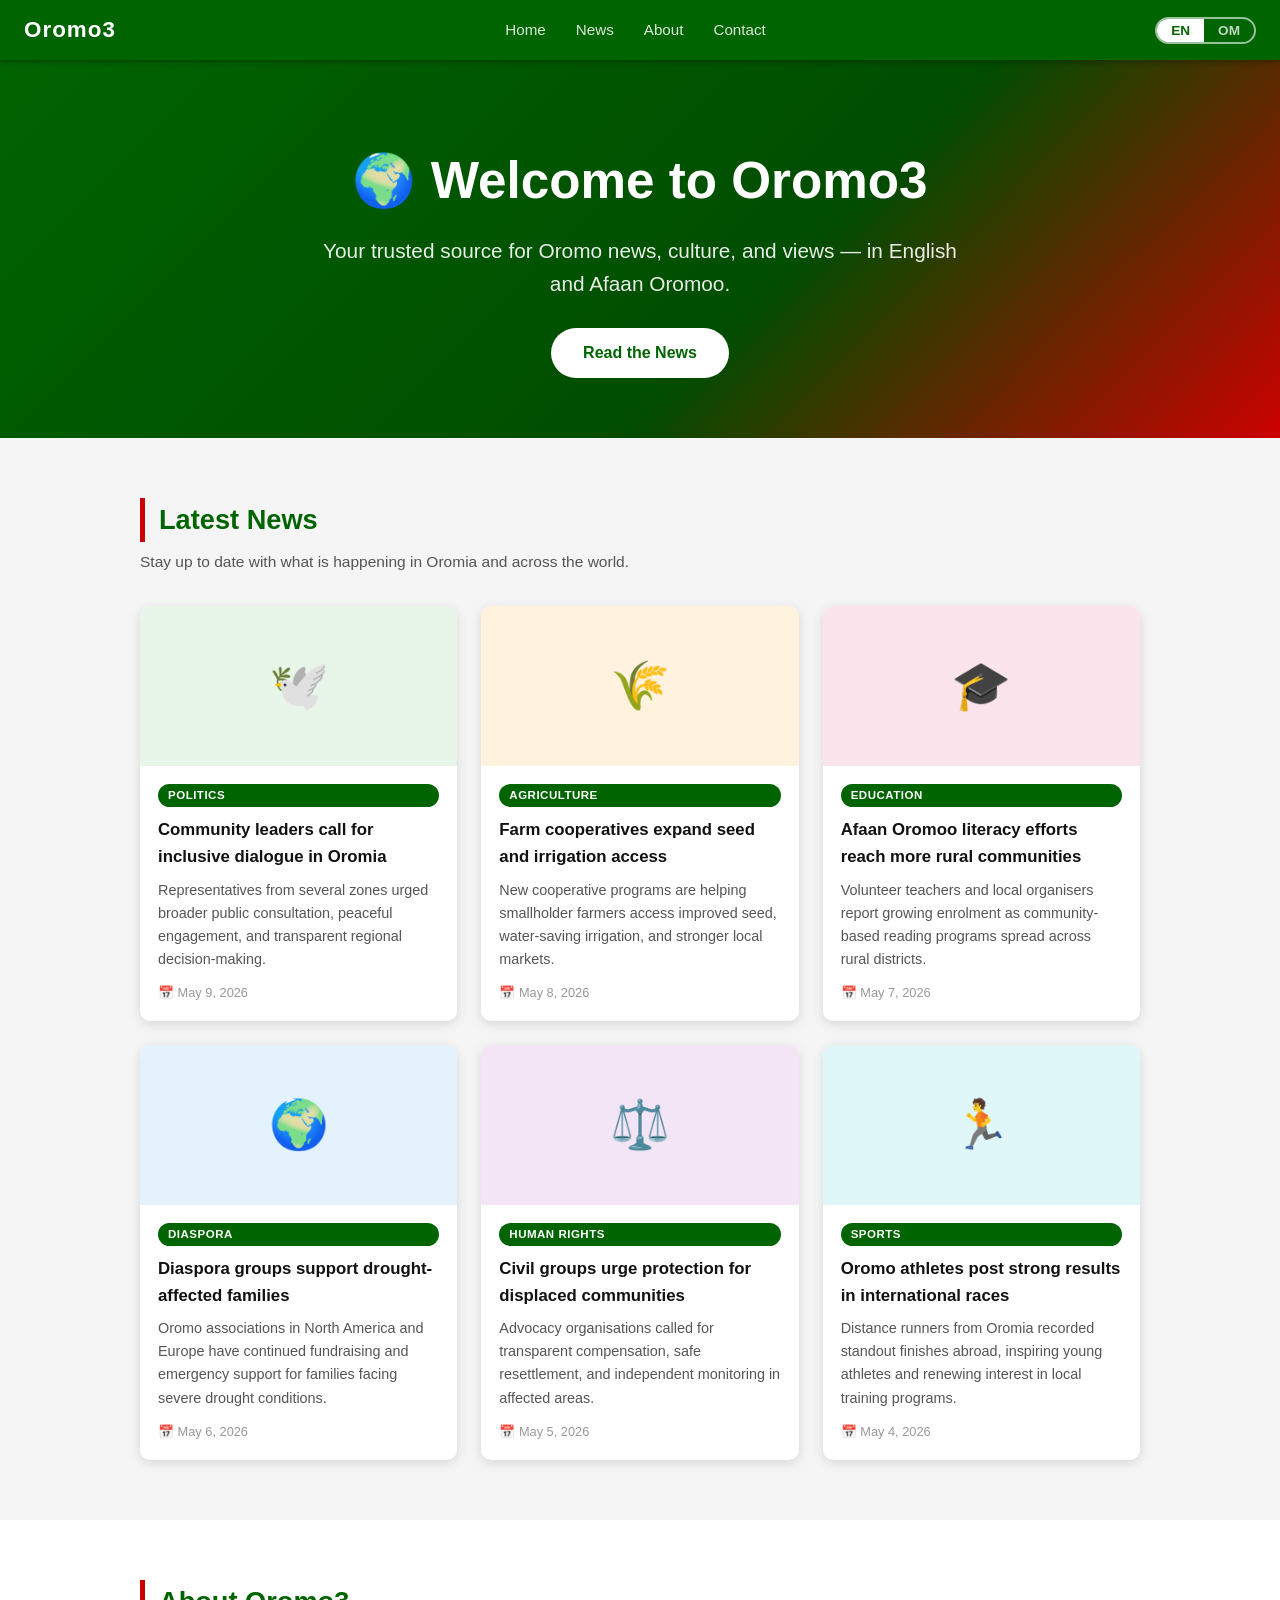
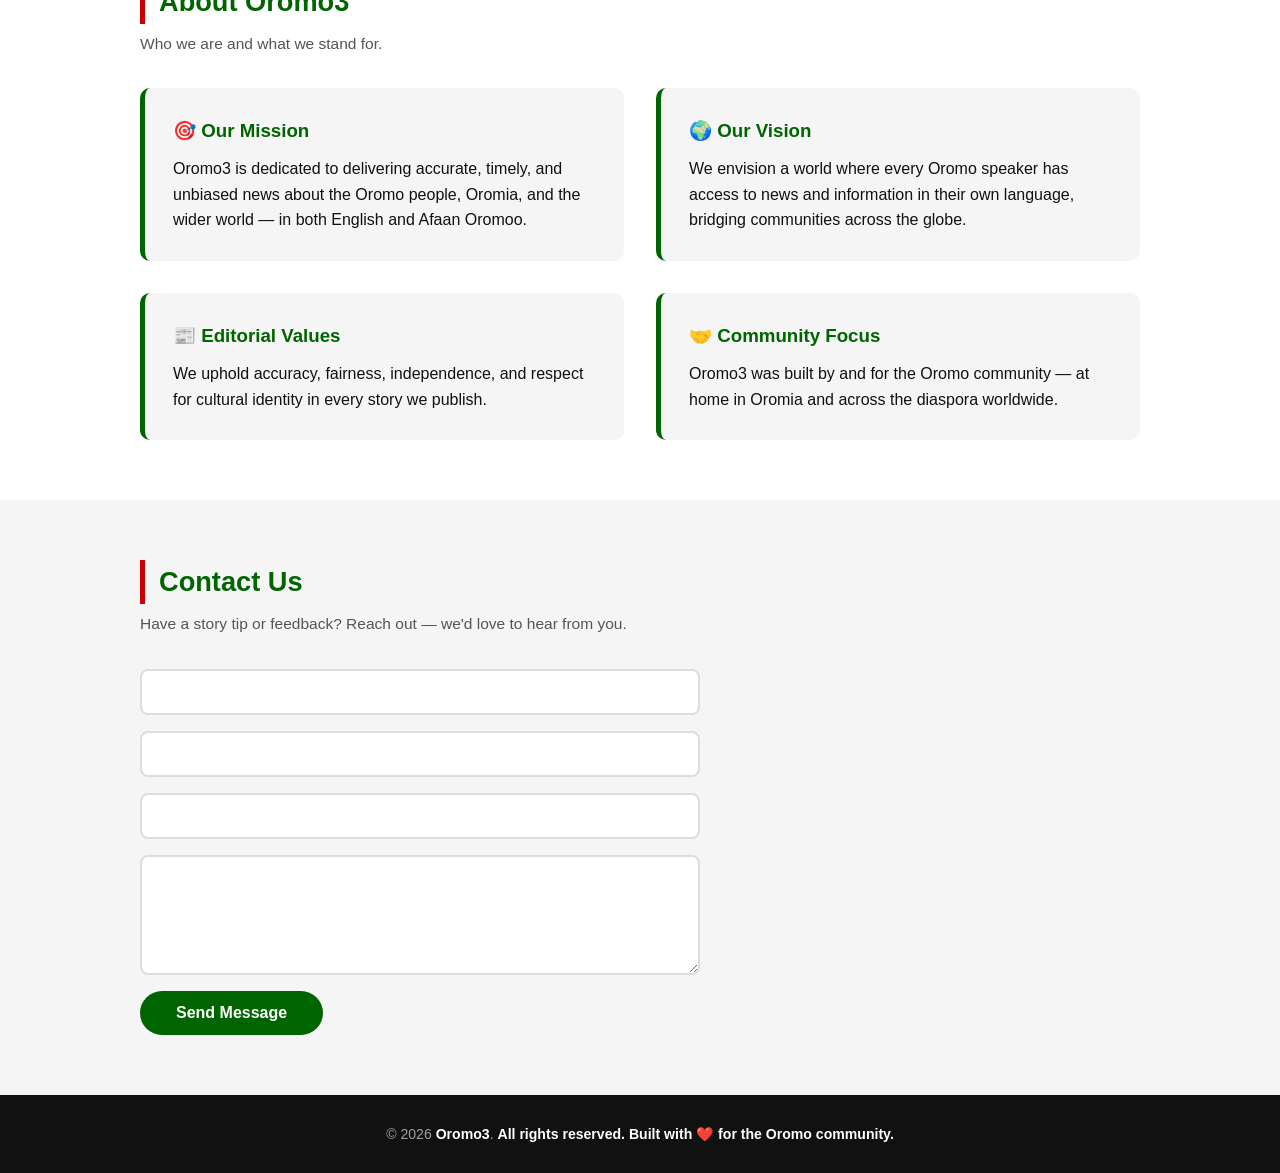
==== commit 32c986c7: "Add bilingual navigation labels to navbar links" ====
--- a/oromo3.html
+++ b/oromo3.html
@@ -3,284 +3,494 @@
 <head>
   <meta charset="UTF-8" />
   <meta name="viewport" content="width=device-width, initial-scale=1.0" />
-  <title>France &amp; Africa | Commentary and Analysis</title>
-  <meta name="description" content="A redesigned analysis site explaining why France is changing its relationship with Africa, with commentary, themes, and key developments." />
-
-  <meta property="og:type" content="website" />
-  <meta property="og:title" content="France &amp; Africa | Commentary and Analysis" />
-  <meta property="og:description" content="A modern editorial site exploring why France is changing its relationship with Africa." />
-  <meta property="og:url" content="https://yabo1234.github.io/oromo3.html/oromo3.html" />
-
-  <meta name="twitter:card" content="summary_large_image" />
-  <meta name="twitter:title" content="France &amp; Africa | Commentary and Analysis" />
-  <meta name="twitter:description" content="A modern editorial site exploring why France is changing its relationship with Africa." />
-
-  <link rel="stylesheet" href="styles.css" />
+  <title>Oromo3 – Bilingual News &amp; Views</title>
+  <style>
+    /* ── Reset & base ── */
+    *, *::before, *::after { box-sizing: border-box; margin: 0; padding: 0; }
+    :root {
+      --green:  #006400;
+      --red:    #cc0000;
+      --black:  #111111;
+      --light:  #f5f5f5;
+      --white:  #ffffff;
+      --card-shadow: 0 3px 12px rgba(0,0,0,.12);
+      --radius: 10px;
+    }
+    html { scroll-behavior: smooth; }
+    body {
+      font-family: 'Segoe UI', Arial, sans-serif;
+      background: var(--light);
+      color: var(--black);
+      line-height: 1.6;
+    }
+
+    /* ── Navbar ── */
+    nav {
+      position: sticky;
+      top: 0;
+      z-index: 100;
+      background: var(--green);
+      display: flex;
+      align-items: center;
+      justify-content: space-between;
+      padding: 0 24px;
+      height: 60px;
+      box-shadow: 0 2px 6px rgba(0,0,0,.3);
+    }
+    .nav-brand {
+      color: var(--white);
+      font-size: 1.4rem;
+      font-weight: 700;
+      text-decoration: none;
+      letter-spacing: 1px;
+    }
+    .nav-links {
+      display: flex;
+      gap: 6px;
+      list-style: none;
+    }
+    .nav-links a {
+      color: rgba(255,255,255,.85);
+      text-decoration: none;
+      padding: 6px 12px;
+      border-radius: 6px;
+      font-size: .95rem;
+      transition: background .2s;
+    }
+    .nav-links a:hover { background: rgba(255,255,255,.18); color: #fff; }
+
+    /* language toggle */
+    .lang-toggle {
+      display: flex;
+      gap: 0;
+      border: 2px solid rgba(255,255,255,.6);
+      border-radius: 20px;
+      overflow: hidden;
+    }
+    .lang-toggle button {
+      background: transparent;
+      border: none;
+      color: rgba(255,255,255,.75);
+      padding: 4px 14px;
+      cursor: pointer;
+      font-size: .85rem;
+      font-weight: 600;
+      transition: background .2s, color .2s;
+    }
+    .lang-toggle button.active {
+      background: var(--white);
+      color: var(--green);
+    }
+
+    /* ── Hero ── */
+    .hero {
+      background: linear-gradient(135deg, var(--green) 0%, #004d00 60%, var(--red) 100%);
+      color: var(--white);
+      text-align: center;
+      padding: 80px 24px 60px;
+    }
+    .hero h1 { font-size: clamp(2rem, 5vw, 3.2rem); margin-bottom: 12px; }
+    .hero p  { font-size: clamp(1rem, 2.5vw, 1.3rem); opacity: .9; max-width: 640px; margin: 0 auto 28px; }
+    .hero-btn {
+      display: inline-block;
+      background: var(--white);
+      color: var(--green);
+      font-weight: 700;
+      padding: 12px 32px;
+      border-radius: 30px;
+      text-decoration: none;
+      font-size: 1rem;
+      transition: transform .2s, box-shadow .2s;
+    }
+    .hero-btn:hover { transform: translateY(-2px); box-shadow: 0 6px 18px rgba(0,0,0,.25); }
+
+    /* ── Section wrappers ── */
+    section { padding: 60px 24px; }
+    section:nth-child(even) { background: var(--white); }
+    .section-inner { max-width: 1000px; margin: 0 auto; }
+    .section-title {
+      font-size: 1.7rem;
+      color: var(--green);
+      margin-bottom: 8px;
+      border-left: 5px solid var(--red);
+      padding-left: 14px;
+    }
+    .section-subtitle { color: #555; margin-bottom: 32px; font-size: .97rem; }
+
+    /* ── News cards ── */
+    .cards {
+      display: grid;
+      grid-template-columns: repeat(auto-fill, minmax(280px, 1fr));
+      gap: 24px;
+    }
+    .card {
+      background: var(--white);
+      border-radius: var(--radius);
+      box-shadow: var(--card-shadow);
+      overflow: hidden;
+      display: flex;
+      flex-direction: column;
+      transition: transform .2s, box-shadow .2s;
+    }
+    .card:hover { transform: translateY(-4px); box-shadow: 0 8px 24px rgba(0,0,0,.16); }
+    .card-img {
+      height: 160px;
+      display: flex;
+      align-items: center;
+      justify-content: center;
+      font-size: 3rem;
+    }
+    .card-body { padding: 18px; flex: 1; display: flex; flex-direction: column; }
+    .card-tag {
+      display: inline-block;
+      background: var(--green);
+      color: var(--white);
+      font-size: .72rem;
+      font-weight: 700;
+      padding: 2px 10px;
+      border-radius: 12px;
+      margin-bottom: 10px;
+      text-transform: uppercase;
+      letter-spacing: .5px;
+    }
+    .card-title { font-size: 1.05rem; font-weight: 700; margin-bottom: 8px; color: var(--black); }
+    .card-text  { font-size: .9rem; color: #555; flex: 1; }
+    .card-date  { font-size: .8rem; color: #999; margin-top: 12px; }
+
+    /* ── About ── */
+    .about-grid {
+      display: grid;
+      grid-template-columns: 1fr 1fr;
+      gap: 32px;
+      align-items: start;
+    }
+    @media (max-width: 640px) { .about-grid { grid-template-columns: 1fr; } }
+    .about-box {
+      background: var(--light);
+      border-radius: var(--radius);
+      padding: 28px;
+      border-left: 5px solid var(--green);
+    }
+    .about-box h3 { margin-bottom: 10px; color: var(--green); }
+
+    /* ── Contact ── */
+    .contact-form {
+      display: grid;
+      gap: 16px;
+      max-width: 560px;
+    }
+    .contact-form input,
+    .contact-form textarea {
+      width: 100%;
+      padding: 12px 16px;
+      border: 2px solid #ddd;
+      border-radius: 8px;
+      font-size: .97rem;
+      font-family: inherit;
+      transition: border-color .2s;
+    }
+    .contact-form input:focus,
+    .contact-form textarea:focus { outline: none; border-color: var(--green); }
+    .contact-form textarea { resize: vertical; min-height: 120px; }
+    .submit-btn {
+      background: var(--green);
+      color: var(--white);
+      border: none;
+      padding: 13px 36px;
+      border-radius: 30px;
+      font-size: 1rem;
+      font-weight: 700;
+      cursor: pointer;
+      transition: background .2s, transform .2s;
+      width: fit-content;
+    }
+    .submit-btn:hover { background: #004d00; transform: translateY(-1px); }
+
+    /* ── Footer ── */
+    footer {
+      background: var(--black);
+      color: rgba(255,255,255,.6);
+      text-align: center;
+      padding: 28px 16px;
+      font-size: .88rem;
+    }
+    footer span { color: var(--white); font-weight: 600; }
+
+    /* ── Language-driven visibility ── */
+    [data-lang] { display: none; }
+    html[lang="en"] [data-lang="en"] { display: block; }
+    html[lang="en"] [data-lang="en"].inline { display: inline; }
+    html[lang="om"] [data-lang="om"] { display: block; }
+    html[lang="om"] [data-lang="om"].inline { display: inline; }
+
+    /* inline spans inside shared elements */
+    .bilingual .en, .bilingual .om { display: none; }
+    html[lang="en"] .bilingual .en { display: inline; }
+    html[lang="om"] .bilingual .om { display: inline; }
+  </style>
 </head>
 <body>
-  <a class="skip-link" href="#main-content">Skip to main content</a>
-
-  <header class="site-header" role="banner">
-    <div class="header-inner">
-      <a class="site-logo" href="index.html" aria-label="France and Africa home">
-        France <span>&amp; Africa</span>
-      </a>
-
-      <button id="btn-nav" class="nav-toggle" onclick="toggleNav()"
-              aria-controls="site-nav" aria-expanded="false" aria-label="Open menu">☰</button>
-
-      <nav id="site-nav" class="site-nav" aria-label="Main navigation">
-        <ul>
-          <li><a href="#overview" aria-current="page">Overview</a></li>
-          <li><a href="#commentary">Commentary</a></li>
-          <li><a href="#drivers">Key Drivers</a></li>
-          <li><a href="#debate">Debate</a></li>
-          <li><a href="#about">About</a></li>
-        </ul>
-      </nav>
-
-      <div class="header-controls">
-        <button id="btn-theme" class="theme-toggle" onclick="toggleTheme()"
-                aria-pressed="false" aria-label="Switch to dark mode">🌙</button>
-      </div>
+
+  <!-- ══════════ NAVBAR ══════════ -->
+  <nav>
+    <a class="nav-brand" href="#home">Oromo3</a>
+    <ul class="nav-links">
+      <li><a href="#home" aria-label="Home / Mana" title="Home / Mana" class="bilingual"><span class="en">Home</span><span class="om">Mana</span></a></li>
+      <li><a href="#news" aria-label="News / Oduu" title="News / Oduu" class="bilingual"><span class="en">News</span><span class="om">Oduu</span></a></li>
+      <li><a href="#about" aria-label="About / Waa'ee Keenya" title="About / Waa'ee Keenya" class="bilingual"><span class="en">About</span><span class="om">Waa'ee Keenya</span></a></li>
+      <li><a href="#contact" aria-label="Contact / Nu Quunnamaa" title="Contact / Nu Quunnamaa" class="bilingual"><span class="en">Contact</span><span class="om">Nu Quunnamaa</span></a></li>
+    </ul>
+    <div class="lang-toggle">
+      <button id="btn-en" class="active" onclick="setLang('en')">EN</button>
+      <button id="btn-om"                onclick="setLang('om')">OM</button>
     </div>
-  </header>
-
-  <section class="hero" aria-labelledby="hero-heading">
-    <div data-lang="en" style="display:block;">
-      <p class="hero-kicker">Geopolitics • Sovereignty • Influence</p>
-      <h1 id="hero-heading">Why France is <span>changing its relationship with Africa</span></h1>
-      <p>
-        A rebuilt editorial homepage focused on the political, economic, and strategic
-        reasons behind France's changing role across the African continent.
-      </p>
-      <a class="btn btn-primary" href="#commentary">Read Commentary</a>
-      <a class="btn btn-outline" href="#drivers">Explore Key Drivers</a>
+  </nav>
+
+  <!-- ══════════ HERO ══════════ -->
+  <div class="hero" id="home">
+    <div data-lang="en">
+      <h1>🌍 Welcome to Oromo3</h1>
+      <p>Your trusted source for Oromo news, culture, and views — in English and Afaan Oromoo.</p>
+      <a class="hero-btn" href="#news">Read the News</a>
+    </div>
+    <div data-lang="om">
+      <h1>🌍 Baga Nagaan Dhuftan – Oromo3</h1>
+      <p>Madda oduu, aadaa fi yaada Oromoo isin amanamaa – Afaan Oromoo fi Ingliffaan.</p>
+      <a class="hero-btn" href="#news">Oduu Dubbisi</a>
+    </div>
+  </div>
+
+  <!-- ══════════ NEWS ══════════ -->
+  <section id="news">
+    <div class="section-inner">
+      <div data-lang="en">
+        <h2 class="section-title">Latest News</h2>
+        <p class="section-subtitle">Stay up to date with what is happening in Oromia and across the world.</p>
+      </div>
+      <div data-lang="om">
+        <h2 class="section-title">Oduu Haaraa</h2>
+        <p class="section-subtitle">Waan Oromiyaa fi addunyaa keessatti ta'aa jiru hordofaa.</p>
+      </div>
+
+      <div class="cards">
+
+        <!-- Card 1 -->
+        <div class="card">
+          <div class="card-img" style="background:#e8f5e9;">🕊️</div>
+          <div class="card-body">
+            <span class="card-tag bilingual"><span class="en">Politics</span><span class="om">Siyaasaa</span></span>
+            <div class="card-title bilingual">
+              <span class="en">Community leaders call for inclusive dialogue in Oromia</span>
+              <span class="om">Hoggantoonni hawaasaa Oromiyaa keessatti marii hunda hammatu waaman</span>
+            </div>
+            <p class="card-text bilingual">
+              <span class="en">Representatives from several zones urged broader public consultation, peaceful engagement, and transparent regional decision-making.</span>
+              <span class="om">Bakka bu'oonni zoonii hedduu irraa dhufan marii uummataa bal'aa, hirmaannaa nagaa fi murtee mootummaa naannoo iftoomina qabu cimsuuf waamicha dhiyeessan.</span>
+            </p>
+            <div class="card-date">📅 <span class="bilingual"><span class="en">May 9, 2026</span><span class="om">Caamsaa 9, 2026</span></span></div>
+          </div>
+        </div>
+
+        <!-- Card 2 -->
+        <div class="card">
+          <div class="card-img" style="background:#fff3e0;">🌾</div>
+          <div class="card-body">
+            <span class="card-tag bilingual"><span class="en">Agriculture</span><span class="om">Qonnaa</span></span>
+            <div class="card-title bilingual">
+              <span class="en">Farm cooperatives expand seed and irrigation access</span>
+              <span class="om">Waldaan hojii gamtaa sanyii fi bishaan obaasaa babal'ise</span>
+            </div>
+            <p class="card-text bilingual">
+              <span class="en">New cooperative programs are helping smallholder farmers access improved seed, water-saving irrigation, and stronger local markets.</span>
+              <span class="om">Sagantaaleen hojii gamtaa haaraan qonnaan bultoota xixiqqaa sanyii filatamaa, bishaan obaasaa qusannoo qabu fi gabaa naannoo jabaa argachuuf gargaaraa jiru.</span>
+            </p>
+            <div class="card-date">📅 <span class="bilingual"><span class="en">May 8, 2026</span><span class="om">Caamsaa 8, 2026</span></span></div>
+          </div>
+        </div>
+
+        <!-- Card 3 -->
+        <div class="card">
+          <div class="card-img" style="background:#fce4ec;">🎓</div>
+          <div class="card-body">
+            <span class="card-tag bilingual"><span class="en">Education</span><span class="om">Barnoota</span></span>
+            <div class="card-title bilingual">
+              <span class="en">Afaan Oromoo literacy efforts reach more rural communities</span>
+              <span class="om">Sochiin barnoota Afaan Oromoo hawaasa baadiyyaa dabalataa bira gahe</span>
+            </div>
+            <p class="card-text bilingual">
+              <span class="en">Volunteer teachers and local organisers report growing enrolment as community-based reading programs spread across rural districts.</span>
+              <span class="om">Barsiisonni fedhiidhaan tajaajilan fi qindeessitoonni naannoo sagantaaleen dubbisuu hawaasa irratti hundaa'an aanaalee baadiyyaa keessatti babal'achaa deemuun galmeen dabalaa jira jedhan.</span>
+            </p>
+            <div class="card-date">📅 <span class="bilingual"><span class="en">May 7, 2026</span><span class="om">Caamsaa 7, 2026</span></span></div>
+          </div>
+        </div>
+
+        <!-- Card 4 -->
+        <div class="card">
+          <div class="card-img" style="background:#e3f2fd;">🌍</div>
+          <div class="card-body">
+            <span class="card-tag bilingual"><span class="en">Diaspora</span><span class="om">Diasporaa</span></span>
+            <div class="card-title bilingual">
+              <span class="en">Diaspora groups support drought-affected families</span>
+              <span class="om">Gareewwan diasporaa maatii hongeen miidhaman deeggaruu itti fufan</span>
+            </div>
+            <p class="card-text bilingual">
+              <span class="en">Oromo associations in North America and Europe have continued fundraising and emergency support for families facing severe drought conditions.</span>
+              <span class="om">Waldaaleen Oromoo Ameerikaa Kaabaa fi Awurooppaa keessa jiran maatii hongee cimaaf saaxilaman gargaaruuf mootummaa alaa irraa deeggarsa ariifachiisaa fi maallaqa walitti qabuu itti fufan.</span>
+            </p>
+            <div class="card-date">📅 <span class="bilingual"><span class="en">May 6, 2026</span><span class="om">Caamsaa 6, 2026</span></span></div>
+          </div>
+        </div>
+
+        <!-- Card 5 -->
+        <div class="card">
+          <div class="card-img" style="background:#f3e5f5;">⚖️</div>
+          <div class="card-body">
+            <span class="card-tag bilingual"><span class="en">Human Rights</span><span class="om">Mirga Namoomaa</span></span>
+            <div class="card-title bilingual">
+              <span class="en">Civil groups urge protection for displaced communities</span>
+              <span class="om">Gareewwan sivikii hawaasota buqqaatan eegumsa akka argatan gaafatan</span>
+            </div>
+            <p class="card-text bilingual">
+              <span class="en">Advocacy organisations called for transparent compensation, safe resettlement, and independent monitoring in affected areas.</span>
+              <span class="om">Dhaabbileen falmii mirgaa kaffaltii iftoomina qabu, deebii qubsumaa nageenya qabu fi hordoffii walaba naannolee miidhaman keessatti akka jiraatu gaafatan.</span>
+            </p>
+            <div class="card-date">📅 <span class="bilingual"><span class="en">May 5, 2026</span><span class="om">Caamsaa 5, 2026</span></span></div>
+          </div>
+        </div>
+
+        <!-- Card 6 -->
+        <div class="card">
+          <div class="card-img" style="background:#e0f7fa;">🏃</div>
+          <div class="card-body">
+            <span class="card-tag bilingual"><span class="en">Sports</span><span class="om">Ispoortii</span></span>
+            <div class="card-title bilingual">
+              <span class="en">Oromo athletes post strong results in international races</span>
+              <span class="om">Atileetonni Oromoo dorgommii idil-addunyaa keessatti bu'aa cimaa galmeessan</span>
+            </div>
+            <p class="card-text bilingual">
+              <span class="en">Distance runners from Oromia recorded standout finishes abroad, inspiring young athletes and renewing interest in local training programs.</span>
+              <span class="om">Fiigdoonni fageenya dheeraa Oromiyaa irraa dorgommii biyya alaa keessatti bu'aa gaarii galmeessuun dargaggoota kakaasanii sagantaalee leenjii naannoo irratti fedhii haaromsan.</span>
+            </p>
+            <div class="card-date">📅 <span class="bilingual"><span class="en">May 4, 2026</span><span class="om">Caamsaa 4, 2026</span></span></div>
+          </div>
+        </div>
+
+      </div><!-- .cards -->
+    </div><!-- .section-inner -->
+  </section>
+
+  <!-- ══════════ ABOUT ══════════ -->
+  <section id="about">
+    <div class="section-inner">
+      <div data-lang="en">
+        <h2 class="section-title">About Oromo3</h2>
+        <p class="section-subtitle">Who we are and what we stand for.</p>
+      </div>
+      <div data-lang="om">
+        <h2 class="section-title">Waa'ee Oromo3</h2>
+        <p class="section-subtitle">Eenyuu akka taane fi maal irratti akka dhaabbanne.</p>
+      </div>
+
+      <div class="about-grid">
+        <div class="about-box">
+          <h3 class="bilingual"><span class="en">🎯 Our Mission</span><span class="om">🎯 Kaayyoo Keenya</span></h3>
+          <p class="bilingual">
+            <span class="en">Oromo3 is dedicated to delivering accurate, timely, and unbiased news about the Oromo people, Oromia, and the wider world — in both English and Afaan Oromoo.</span>
+            <span class="om">Oromo3 oduu sirrii, yeroo isaa fi qulqullina qabu waa'ee saba Oromoo, Oromiyaa fi addunyaa bal'aa – Afaan Oromoo fi Ingliffaan – kennuuf carraaqna.</span>
+          </p>
+        </div>
+        <div class="about-box">
+          <h3 class="bilingual"><span class="en">🌍 Our Vision</span><span class="om">🌍 Mul'ata Keenya</span></h3>
+          <p class="bilingual">
+            <span class="en">We envision a world where every Oromo speaker has access to news and information in their own language, bridging communities across the globe.</span>
+            <span class="om">Addunyaa keessatti kan hunda dura dubbataan Afaan Oromoo oduu fi odeeffannoo afaan ofii isaanitiin argachuu danda'u ilaalla — hawaasota addunyaa guutuu walitti hidhna.</span>
+          </p>
+        </div>
+        <div class="about-box">
+          <h3 class="bilingual"><span class="en">📰 Editorial Values</span><span class="om">📰 Gatii Editooriyaalaa</span></h3>
+          <p class="bilingual">
+            <span class="en">We uphold accuracy, fairness, independence, and respect for cultural identity in every story we publish.</span>
+            <span class="om">Oduu hunda keessatti sirrummaa, haqa, of-danda'ummaa fi kabaja eenyummaa aadaa eegna.</span>
+          </p>
+        </div>
+        <div class="about-box">
+          <h3 class="bilingual"><span class="en">🤝 Community Focus</span><span class="om">🤝 Xiyyeeffannaa Hawaasaa</span></h3>
+          <p class="bilingual">
+            <span class="en">Oromo3 was built by and for the Oromo community — at home in Oromia and across the diaspora worldwide.</span>
+            <span class="om">Oromo3 hawaasa Oromootiin fi hawaasa Oromoof ijaarame — naannoo Oromiyaa keessattis ta'e diaspoora addunyaa keessatti.</span>
+          </p>
+        </div>
+      </div>
     </div>
   </section>
 
-  <main id="main-content">
-    <div class="search-wrap" role="search">
-      <label for="search-input" class="visually-hidden">Search articles</label>
-      <input id="search-input" class="search-input" type="search" autocomplete="off"
-             placeholder="🔍 Search sovereignty, military, trade, youth..." aria-label="Search articles" />
+  <!-- ══════════ CONTACT ══════════ -->
+  <section id="contact">
+    <div class="section-inner">
+      <div data-lang="en">
+        <h2 class="section-title">Contact Us</h2>
+        <p class="section-subtitle">Have a story tip or feedback? Reach out — we'd love to hear from you.</p>
+      </div>
+      <div data-lang="om">
+        <h2 class="section-title">Nu Quunnamaa</h2>
+        <p class="section-subtitle">Yaada oduu ykn yaada qabaattaa? Nu quunnamaa — isinii dhaggeeffachuu barbaanna.</p>
+      </div>
+
+      <form class="contact-form" onsubmit="handleSubmit(event)">
+        <input type="text" id="cf-name" placeholder="" required />
+        <input type="email" id="cf-email" placeholder="" required />
+        <input type="text" id="cf-subject" placeholder="" required />
+        <textarea id="cf-message" placeholder="" required></textarea>
+        <button type="submit" class="submit-btn bilingual">
+          <span class="en">Send Message</span>
+          <span class="om">Ergaa Ergi</span>
+        </button>
+      </form>
+      <p id="form-success" style="display:none; margin-top:16px; color:var(--green); font-weight:600;" class="bilingual">
+        <span class="en">✅ Thank you! Your message has been sent.</span>
+        <span class="om">✅ Galatoomaa! Ergaan keessan erggamee jira.</span>
+      </p>
     </div>
-
-    <section class="featured-panel" aria-label="Lead analysis">
-      <div class="featured-copy">
-        <p class="eyebrow">Lead Analysis</p>
-        <h2>France is adapting because the old model of influence no longer works the way it once did</h2>
-        <p>
-          Public opinion, military setbacks, changing alliances, and stronger demands for sovereignty
-          are forcing Paris to replace older habits of control with a language of partnership.
-        </p>
-      </div>
-      <div class="featured-stats" aria-label="Key themes">
-        <div><strong>4</strong><span>major forces shaping the shift</span></div>
-        <div><strong>1</strong><span>central question: partnership or repositioning?</span></div>
-        <div><strong>New</strong><span>era of contested influence</span></div>
-      </div>
-    </section>
-
-    <section id="overview" aria-labelledby="overview-heading">
-      <h2 class="section-title" id="overview-heading">Overview</h2>
-      <div class="about-section">
-        <p><strong>The short answer:</strong> France is changing its relationship with Africa because African states and societies are demanding more sovereignty, more respect, and more balanced partnerships.</p>
-        <p><strong>The pressure points:</strong> Anti-French sentiment, failed security strategies in the Sahel, competition from other global powers, and the rise of younger politically conscious populations have made the previous approach difficult to sustain.</p>
-        <p><strong>The open question:</strong> Is France building a genuinely new relationship, or simply adjusting its language while trying to preserve influence in a different form?</p>
-      </div>
-    </section>
-
-    <section id="commentary" aria-labelledby="commentary-heading">
-      <h2 class="section-title" id="commentary-heading">Commentary</h2>
-      <figure class="blockquote-card">
-        <blockquote>
-          France is changing its relation with Africa not only because Africa is changing, but because Africans are increasingly refusing relationships defined by dependency, military tutelage, or symbolic diplomacy without equal power.
-        </blockquote>
-        <figcaption>Editorial commentary</figcaption>
-      </figure>
-      <div class="about-section">
-        <p>
-          For decades, France tried to maintain a privileged role in parts of Africa through security ties,
-          elite networks, economic links, language, and diplomatic influence. But that system has steadily lost legitimacy.
-          In many countries, especially among younger generations, France is no longer seen automatically as a trusted partner.
-          It is often viewed through the memory of colonialism, unequal intervention, and selective support for ruling elites.
-        </p>
-        <p>
-          Recent years made this crisis harder to hide. Military partnerships in the Sahel did not produce the stability many people were promised.
-          Instead, frustration grew, leaders were challenged, and France became an easy symbol of a wider political failure.
-          At the same time, African governments gained more room to diversify their international relationships, turning to new partners for weapons,
-          trade, investment, energy, and diplomatic backing.
-        </p>
-        <p>
-          That is why France now speaks more about listening, cultural exchange, entrepreneurship, education, and mutual respect.
-          This is partly strategic realism: Paris knows it cannot act as before. But it is also a test. If the new approach still avoids structural equality,
-          local accountability, and honest engagement with the past, many Africans will see it as rebranding rather than transformation.
-        </p>
-      </div>
-    </section>
-
-    <section id="drivers" aria-labelledby="drivers-heading">
-      <h2 class="section-title" id="drivers-heading">Key Drivers</h2>
-      <div class="cards-grid">
-        <article class="card">
-          <div class="card-img-wrap" aria-hidden="true"><span class="card-icon">🗳️</span></div>
-          <div class="card-body">
-            <span class="card-category">Sovereignty</span>
-            <h3 class="card-title">African publics are demanding more independent decision-making</h3>
-            <p class="card-excerpt">Citizens and activists increasingly reject outside influence over security, currency, political transitions, and long-term national priorities.</p>
-            <a class="card-link" href="#commentary">Read more</a>
-          </div>
-        </article>
-
-        <article class="card">
-          <div class="card-img-wrap" aria-hidden="true"><span class="card-icon">🪖</span></div>
-          <div class="card-body">
-            <span class="card-category">Security</span>
-            <h3 class="card-title">Military setbacks weakened France's image as a stabilizing power</h3>
-            <p class="card-excerpt">Security cooperation lost credibility where people saw prolonged instability, civilian insecurity, and limited political progress.</p>
-            <a class="card-link" href="#debate">Read more</a>
-          </div>
-        </article>
-
-        <article class="card">
-          <div class="card-img-wrap" aria-hidden="true"><span class="card-icon">🌍</span></div>
-          <div class="card-body">
-            <span class="card-category">Competition</span>
-            <h3 class="card-title">New global actors have reduced France's traditional dominance</h3>
-            <p class="card-excerpt">China, Russia, Turkey, Gulf states, and others offer African governments additional diplomatic and economic options.</p>
-            <a class="card-link" href="#drivers">Read more</a>
-          </div>
-        </article>
-
-        <article class="card">
-          <div class="card-img-wrap" aria-hidden="true"><span class="card-icon">📱</span></div>
-          <div class="card-body">
-            <span class="card-category">Public Opinion</span>
-            <h3 class="card-title">Digital media amplified anti-French sentiment and political scrutiny</h3>
-            <p class="card-excerpt">Social platforms gave younger audiences space to challenge official narratives and connect local frustrations to broader geopolitical criticism.</p>
-            <a class="card-link" href="#overview">Read more</a>
-          </div>
-        </article>
-
-        <article class="card">
-          <div class="card-img-wrap" aria-hidden="true"><span class="card-icon">💼</span></div>
-          <div class="card-body">
-            <span class="card-category">Economy</span>
-            <h3 class="card-title">Economic relations are under pressure to become more balanced</h3>
-            <p class="card-excerpt">There is stronger demand for local industry, fairer terms, skills transfer, and less extractive partnership models.</p>
-            <a class="card-link" href="#drivers">Read more</a>
-          </div>
-        </article>
-
-        <article class="card">
-          <div class="card-img-wrap" aria-hidden="true"><span class="card-icon">🧭</span></div>
-          <div class="card-body">
-            <span class="card-category">Identity</span>
-            <h3 class="card-title">Historical memory continues to shape today's diplomacy</h3>
-            <p class="card-excerpt">Colonial history still influences how gestures, alliances, apologies, and interventions are interpreted across the continent.</p>
-            <a class="card-link" href="#debate">Read more</a>
-          </div>
-        </article>
-      </div>
-    </section>
-
-    <section id="debate" aria-labelledby="debate-heading">
-      <h2 class="section-title" id="debate-heading">Debate</h2>
-      <div class="cards-grid">
-        <article class="card">
-          <div class="card-img-wrap" aria-hidden="true"><span class="card-icon">⚖️</span></div>
-          <div class="card-body">
-            <span class="card-category">Question</span>
-            <h3 class="card-title">Is this a sincere reset or a strategic retreat?</h3>
-            <p class="card-excerpt">Supporters say France is modernizing its diplomacy. Critics say it is merely adapting its image after losing leverage.</p>
-            <a class="card-link" href="#commentary">Read more</a>
-          </div>
-        </article>
-
-        <article class="card">
-          <div class="card-img-wrap" aria-hidden="true"><span class="card-icon">🤝</span></div>
-          <div class="card-body">
-            <span class="card-category">Partnership</span>
-            <h3 class="card-title">Can future relations be built on equality rather than hierarchy?</h3>
-            <p class="card-excerpt">A durable relationship would require more local ownership, transparency, and acceptance that African states will choose diverse partners.</p>
-            <a class="card-link" href="#overview">Read more</a>
-          </div>
-        </article>
-
-        <article class="card">
-          <div class="card-img-wrap" aria-hidden="true"><span class="card-icon">🎓</span></div>
-          <div class="card-body">
-            <span class="card-category">Future</span>
-            <h3 class="card-title">Youth, education, and entrepreneurship may define the next phase</h3>
-            <p class="card-excerpt">Soft power and practical collaboration could matter more than old military-first models if backed by credibility and consistency.</p>
-            <a class="card-link" href="#about">Read more</a>
-          </div>
-        </article>
-      </div>
-    </section>
-
-    <section id="about" aria-labelledby="about-heading">
-      <h2 class="section-title" id="about-heading">About This Site</h2>
-      <div class="about-section">
-        <p><strong>This site was recreated</strong> as a cleaner, modern editorial homepage centered on commentary and analysis.</p>
-        <p>It keeps the static, fast-loading structure of the repository while replacing the original summit-news framing with a more focused political explainer on France and Africa.</p>
-        <p>Repository source: <a href="https://github.com/yabo1234/oromo3.html" rel="noopener noreferrer">github.com/yabo1234/oromo3.html</a></p>
-      </div>
-    </section>
-
-    <section class="newsletter-section" aria-labelledby="newsletter-heading">
-      <h2 id="newsletter-heading">Get New Commentary</h2>
-      <p>Subscribe for new analysis on Africa, Europe, diplomacy, political change, and public debate.</p>
-      <form id="newsletter-form" class="newsletter-form" novalidate>
-        <input class="newsletter-input" type="email" name="email"
-               placeholder="your@email.com" autocomplete="email" required
-               aria-label="Email address" />
-        <button type="submit" class="newsletter-submit">Subscribe</button>
-      </form>
-      <p id="newsletter-msg" class="newsletter-msg" hidden></p>
-    </section>
-  </main>
-
-  <footer class="site-footer" role="contentinfo">
-    <div class="footer-inner">
-      <div class="footer-col">
-        <h2>France &amp; Africa</h2>
-        <p>Editorial commentary on diplomacy, power, memory, and changing political relationships.</p>
-      </div>
-      <div class="footer-col">
-        <h2>Sections</h2>
-        <ul>
-          <li><a href="#overview">Overview</a></li>
-          <li><a href="#commentary">Commentary</a></li>
-          <li><a href="#drivers">Key Drivers</a></li>
-          <li><a href="#debate">Debate</a></li>
-          <li><a href="#about">About</a></li>
-        </ul>
-      </div>
-      <div class="footer-col">
-        <h2>Themes</h2>
-        <ul>
-          <li><a href="#drivers">Sovereignty</a></li>
-          <li><a href="#drivers">Security</a></li>
-          <li><a href="#drivers">Competition</a></li>
-          <li><a href="#debate">History</a></li>
-          <li><a href="#commentary">Commentary</a></li>
-        </ul>
-      </div>
-      <div class="footer-col">
-        <h2>Repository</h2>
-        <ul>
-          <li><a href="https://github.com/yabo1234/oromo3.html" rel="noopener noreferrer">GitHub source</a></li>
-          <li><a href="https://yabo1234.github.io/oromo3.html/" rel="noopener noreferrer">Live site</a></li>
-        </ul>
-      </div>
-    </div>
-    <div class="footer-bottom">
-      <p>&copy; <span id="year"></span> France &amp; Africa. Commentary provided for informational purposes.</p>
-    </div>
+  </section>
+
+  <!-- ══════════ FOOTER ══════════ -->
+  <footer>
+    <p>&copy; 2026 <span>Oromo3</span>. 
+      <span class="bilingual" style="display:inline;">
+        <span class="en">All rights reserved. Built with ❤️ for the Oromo community.</span>
+        <span class="om">Mirgi hundi eegamaa jira. ❤️ hawaasa Oromoof ijaarame.</span>
+      </span>
+    </p>
   </footer>
 
+  <script>
+    /* ── Contact form ── */
+    function handleSubmit(e) {
+      e.preventDefault();
+      document.getElementById('form-success').style.display = 'block';
+      e.target.reset();
+    }
+
+    /* ── Update contact-form placeholders when lang changes ── */
+    (function patchSetLang() {
+      var _origSet = window.setLang;
+      window.setLang = function (lang) {
+        if (_origSet) _origSet(lang);
+        var labels = {
+          en: { name: 'Your Name', email: 'Your Email', subject: 'Subject', message: 'Your message…' },
+          om: { name: 'Maqaa Keessan', email: 'Imeeyilii Keessan', subject: 'Mata-Duree', message: 'Ergaa keessan…' }
+        };
+        var l = labels[lang] || labels['en'];
+        ['cf-name','cf-email','cf-subject','cf-message'].forEach(function (id) {
+          var el = document.getElementById(id);
+          if (!el) return;
+          var key = id.replace('cf-', '');
+          if (l[key]) el.placeholder = l[key];
+        });
+      };
+    }());
+  </script>
   <script src="shared.js"></script>
 </body>
 </html>
